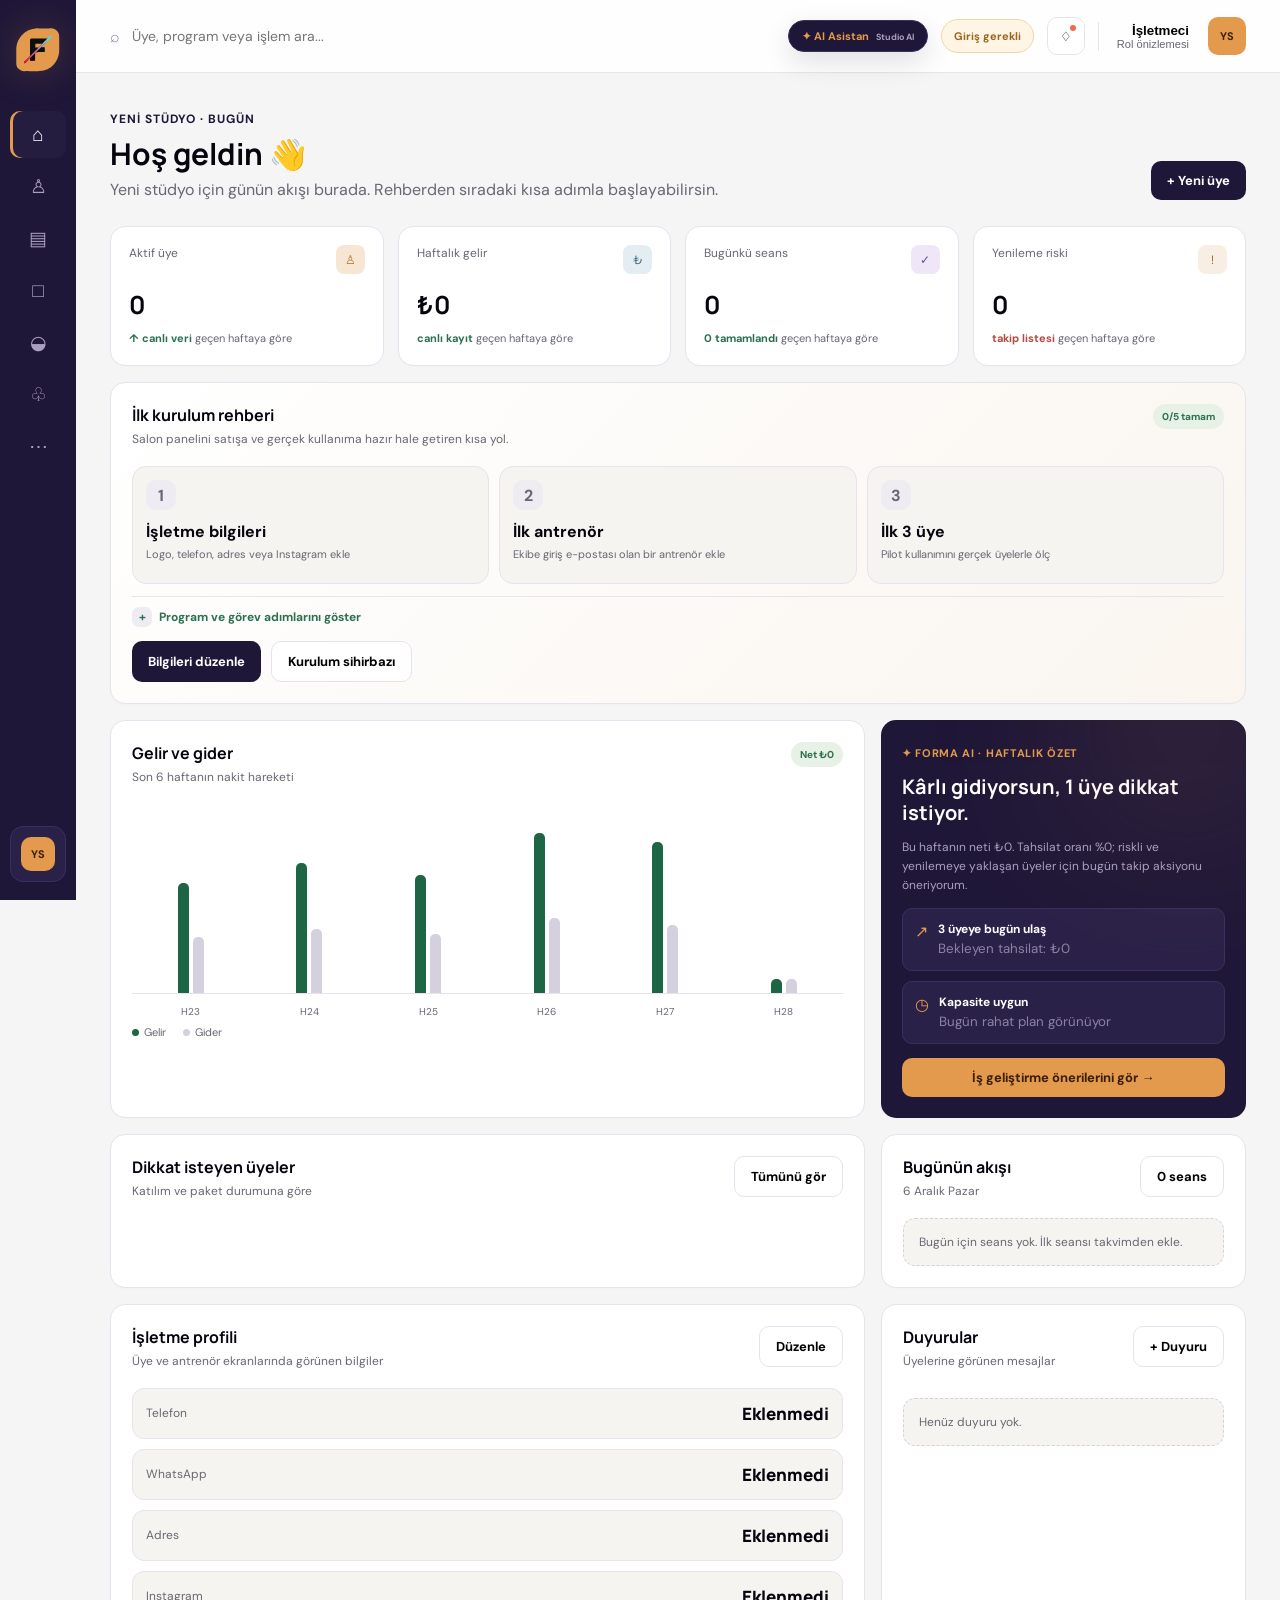
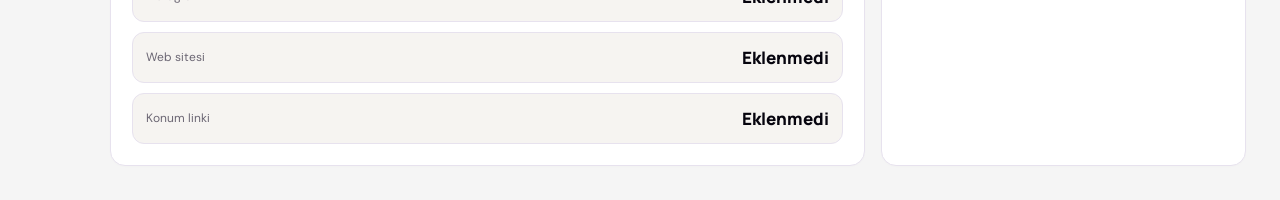
==== dashboard.html @ aa2d02ca "feat(dashboard): yan bar aksanını Podia'ya sabitle (içerik işletme aksanında kalır) Sol menünün Form" ====
<!doctype html>
<html lang="tr">
<head>
  <meta charset="UTF-8" />
  <meta name="viewport" content="width=device-width, initial-scale=1.0" />
  <meta name="theme-color" content="#f5f5f5" />
  <meta name="apple-mobile-web-app-capable" content="yes" />
  <meta name="apple-mobile-web-app-title" content="Formera" />
  <meta name="apple-mobile-web-app-status-bar-style" content="black-translucent" />
  <title>Formera — Stüdyo Yönetimi</title>
  <link rel="manifest" href="manifest.webmanifest?v=20260726-3" />
  <link rel="icon" href="favicon.svg?v=20260828-5" type="image/svg+xml" />
  <link rel="shortcut icon" href="favicon.svg?v=20260828-5" type="image/svg+xml" />
  <link rel="apple-touch-icon" href="favicon.svg?v=20260828-5" />

  <!-- Yazı tipleri kendi origin'imizden; Google Fonts hotlink'i KVKK gereği kaldırıldı. -->
  <link rel="preload" as="font" type="font/woff2" href="assets/fonts/dm-sans-latin-ext-400-normal.woff2" crossorigin>
  <link rel="stylesheet" href="assets/fonts/fonts.css?v=20260818-1">
  <link rel="stylesheet" href="styles.css?v=20260828-10" />
</head>
<body>
  <div class="app-shell">
    <aside class="sidebar">
      <button class="sidebar-close" type="button" aria-label="Sol menüyü kapat">×</button>
      <a class="brand sidebar-brand" href="./" aria-label="Formera ana sayfa">
        <img class="dashboard-brand-mark" src="assets/formera-favicon.svg?v=20260828-5" alt="" aria-hidden="true" height="32" />
        <span class="dashboard-brand-logo brand-word-logo" aria-label="Formera">form<b>era</b></span>
        <span class="sidebar-studio-brand" id="sidebarStudioBrand" hidden>
          <span class="studio-avatar sidebar-studio-avatar" id="sidebarStudioAvatar">NF</span>
          <span class="sidebar-studio-copy"><strong id="sidebarStudioName">Stüdyo</strong><small id="sidebarStudioTag">İşletme paneli</small></span>
        </span>
      </a>

      <nav class="nav" aria-label="Ana menü">
        <p class="nav-label" data-studio-nav>Stüdyo</p>
        <button class="nav-item active" data-page="dashboard" data-studio-nav><span>⌂</span> Genel bakış</button>
        <button class="nav-item" data-page="members" data-studio-nav><span>♙</span> Üyeler <b id="memberCount">48</b></button>
        <button class="nav-item" data-page="programs" data-studio-nav><span>▤</span> Programlar</button>
        <button class="nav-item" data-page="calendar" data-studio-nav><span>□</span> Seanslar</button>
        <p class="nav-label" data-studio-nav>İşletme</p>
        <button class="nav-item" data-page="finance" data-studio-nav><span>◒</span> Finans</button>
        <button class="nav-item" data-page="team" data-studio-nav><span>♧</span> Ekip</button>
        <button class="nav-more-toggle" type="button" data-studio-nav aria-expanded="false"><span>⋯</span> Daha fazla <b>⌄</b></button>
        <div class="nav-more-group" data-secondary-nav hidden>
          <button class="nav-item" data-page="reports" data-studio-nav><span>↗</span> Haftalık özet</button>
          <button class="nav-item" data-page="growth" data-studio-nav><span>✦</span> İş geliştirme</button>
        </div>
        <p class="nav-label" data-admin-nav>Formera</p>
        <button class="nav-item" data-page="pilot" data-admin-nav><span>⚑</span> Admin · Pilot takibi</button>
      </nav>

      <div class="studio-card">
        <span class="studio-avatar" id="studioAvatar">NF</span>
        <div><strong id="studioName">NorthFit Studio</strong><small id="studioLocation">Kadıköy · İstanbul</small></div>
        <button aria-label="Stüdyo değiştir" data-action="cycle-studio">↻</button>
      </div>
      <a class="sidebar-powered" id="sidebarPowered" href="index.html" aria-label="Formera ana sayfa" hidden>
        <span class="powered-mark" aria-hidden="true">F</span>
        <span class="powered-copy"><span class="pb">powered by</span><span class="pf">form<b>era</b></span></span>
      </a>
    </aside>
    <div class="sidebar-backdrop" aria-hidden="true"></div>

    <main>
      <header class="topbar">
        <button class="mobile-menu" data-action="toggle-sidebar" aria-label="Menüyü aç">☰</button>
        <label class="search"><span>⌕</span><input placeholder="Üye, program veya işlem ara..." /></label>
        <div class="top-actions">
          <button class="ai-top-button" data-action="ai-assistant" type="button"><span>✦ AI Asistan</span><small>Studio AI</small></button>
          <button class="backend-pill workspace-pill" id="workspaceSwitch" type="button" hidden>Salon paneli</button>
          <button class="backend-pill" id="backendStatus" type="button">Demo mod</button>
          <button class="icon-button" aria-label="Bildirimler">♢<i></i></button>
          <button class="role-switch" id="roleSwitch"><span>İşletmeci</span><small>Üye görünümü</small></button>
          <span class="user-avatar">OY</span>
        </div>
      </header>

      <section class="content" id="appContent">
          <!-- JS çalışmazsa/engellenirse panel boş ekran olarak kalamaz.
               Bu blok ilk render'da JS tarafından değiştirilir; gizleme
               JS'in opt-in'idir, tersi değil. -->
          <section class="empty-state" id="appFallback">
            <span class="eyebrow">FORMERA</span>
            <h1>Panel yüklenemedi</h1>
            <p>Bu sayfa çalışmak için JavaScript'e ihtiyaç duyuyor. Tarayıcında JavaScript kapalıysa aç, açıksa sayfayı yenile.</p>
            <p>Sorun sürerse <a href="./">tanıtım sayfasına</a> dönebilir veya <a href="mailto:destek@formera.me">destek@formera.me</a> adresine yazabilirsin.</p>
          </section>
        </section>
    </main>
  </div>

  <div class="toast" id="toast" role="status"></div>
  <dialog class="modal ai-assistant-modal" id="aiAssistantModal">
    <div class="modal-panel">
      <div class="modal-head">
        <div><span class="eyebrow">STUDIO AI</span><h2>Sesli AI asistan</h2></div>
        <button class="modal-close" aria-label="Kapat">×</button>
      </div>
      <div id="aiAssistantBody"></div>
    </div>
  </dialog>
  <dialog class="modal" id="memberModal">
    <form method="dialog" id="memberForm">
      <div class="modal-head"><div><span class="eyebrow" id="memberModalEyebrow">YENİ KAYIT</span><h2 id="memberModalTitle">Yeni üye ekle</h2></div><button value="cancel" class="modal-close" aria-label="Kapat">×</button></div>
      <label>Ad soyad<input name="name" required placeholder="Örn. Ayşe Yılmaz"></label>
      <div class="form-grid"><label>Antrenör<select name="trainer"></select></label><label>Diyetisyen<select name="dietitian"></select></label></div>
      <label>Paket<select name="package"><option>12 Seans</option><option>8 Seans</option><option>24 Seans</option></select></label>
      <label>Telefon<input name="phone" inputmode="tel" placeholder="05xx xxx xx xx"></label>
      <label>Giriş e-postası<input name="email" type="email" placeholder="uye@email.com"></label>
      <p class="invite-note">Bu e-posta üyenin giriş kimliği olur. Üye aynı e-postayla hesap oluşturunca otomatik üye ekranına düşer.</p>
      <label>Fotoğraf veya avatar<input name="avatar" type="file" accept="image/*"></label>
      <div class="modal-actions"><button value="cancel" class="secondary">Vazgeç</button><button type="submit" value="default" class="primary">Üyeyi kaydet</button></div>
    </form>
  </dialog>
  <dialog class="modal" id="financeModal">
    <form method="dialog" id="financeForm">
      <div class="modal-head"><div><span class="eyebrow">FİNANS</span><h2>Gelir / gider ekle</h2></div><button value="cancel" class="modal-close" aria-label="Kapat">×</button></div>
      <label>İşlem adı<input name="title" required placeholder="Örn. 12 seans paket satışı"></label>
      <div class="form-grid"><label>Tip<select name="type"><option value="income">Gelir</option><option value="expense">Gider</option></select></label><label>Tutar<input name="amount" required inputmode="numeric" placeholder="9600"></label></div>
      <div class="form-grid"><label>Kategori<input name="category" placeholder="Paket satışı"></label><label>Tarih<input name="date" type="date"></label></div>
      <label>Durum<select name="status"><option value="paid">Ödendi</option><option value="pending">Bekliyor</option></select></label>
      <div class="modal-actions"><button value="cancel" class="secondary">Vazgeç</button><button type="submit" value="default" class="primary">İşlemi kaydet</button></div>
    </form>
  </dialog>
  <dialog class="modal" id="programModal">
    <form method="dialog" id="programForm">
      <div class="modal-head"><div><span class="eyebrow">PROGRAM</span><h2>Program oluştur</h2></div><button value="cancel" class="modal-close" aria-label="Kapat">×</button></div>
      <label>Program adı<input name="title" required placeholder="Örn. Alt vücut güç"></label>
      <div class="form-grid"><label>Hedef<input name="goal" placeholder="Kuvvet ve form"></label><label>Seviye<select name="level"><option>Başlangıç</option><option>Orta</option><option>İleri</option><option>Herkes</option></select></label></div>
      <div class="form-grid"><label>Süre / dk<input name="duration" inputmode="numeric" placeholder="45"></label><label>Atanan üye<input name="assigned" placeholder="Selin Aksoy"></label></div>
      <label>Egzersizler<textarea name="exercises" required rows="5" placeholder="Goblet squat · 4 × 10&#10;Romanian deadlift · 3 × 12"></textarea></label>
      <div class="modal-actions"><button value="cancel" class="secondary">Vazgeç</button><button type="submit" value="default" class="primary">Programı kaydet</button></div>
    </form>
  </dialog>
  <dialog class="modal" id="sessionModal">
    <form method="dialog" id="sessionForm">
      <div class="modal-head"><div><span class="eyebrow">TAKVİM</span><h2>Seans ekle</h2></div><button value="cancel" class="modal-close" aria-label="Kapat">×</button></div>
      <div class="form-grid"><label>Tarih<input name="date" type="date" required></label><label>Saat<input name="time" type="time" required></label></div>
      <div class="form-grid"><label>Üye<input name="member" placeholder="Selin Aksoy"></label><label>Antrenör<select name="trainer"></select></label></div>
      <div class="form-grid"><label>Program<input name="program" placeholder="Alt vücut güç"></label><label>Salon<select name="room"><option>Salon A</option><option>Salon B</option><option>Online</option></select></label></div>
      <div class="form-grid"><label>Seans tipi<select name="sessionType"><option value="one_to_one">Birebir</option><option value="group">Grup</option><option value="online">Online</option></select></label><label>Kapasite<input name="capacity" type="number" min="1" max="100" value="1" required></label></div>
      <label class="check-row"><input name="isMakeupSlot" type="checkbox"> <span><strong>Telafi dersi kontenjanı aç</strong><small>Bu slot yalnızca işletmecinin onayladığı telafi talebi için kullanılabilir.</small></span></label>
      <div class="modal-actions"><button value="cancel" class="secondary">Vazgeç</button><button type="submit" value="default" class="primary">Seansı kaydet</button></div>
    </form>
  </dialog>
  <dialog class="modal" id="trainerModal">
    <form method="dialog" id="trainerForm">
      <div class="modal-head"><div><span class="eyebrow">EKİP</span><h2>Ekip üyesi ekle</h2></div><button value="cancel" class="modal-close" aria-label="Kapat">×</button></div>
      <label>Ad<input name="name" required placeholder="Örn. Derya"></label>
      <div class="form-grid"><label>Ekibin rolü<select name="teamRole"><option value="trainer">Antrenör</option><option value="dietitian">Diyetisyen</option></select></label><label>Uzmanlık<input name="specialty" placeholder="Pilates · mobilite"></label></div>
      <div class="form-grid"><label>Telefon<input name="phone" inputmode="tel" placeholder="05xx xxx xx xx"></label><label>Prim %<input name="commission" inputmode="numeric" placeholder="15"></label></div>
      <label>Giriş e-postası<input name="email" type="email" placeholder="antrenor@email.com"></label>
      <p class="invite-note">Bu e-posta ekip üyesinin giriş kimliği olur. Davetli kullanıcı aynı e-postayla giriş yaptığında kendi uzman ekranına yönlenir.</p>
      <label>Fotoğraf veya avatar<input name="avatar" type="file" accept="image/*"></label>
      <div class="modal-actions"><button value="cancel" class="secondary">Vazgeç</button><button type="submit" value="default" class="primary">Ekip üyesini kaydet</button></div>
    </form>
  </dialog>
  <dialog class="modal" id="trainerTaskModal">
    <form method="dialog" id="trainerTaskForm">
      <div class="modal-head"><div><span class="eyebrow">GÖREV</span><h2>Antrenöre görev / öneri ver</h2></div><button value="cancel" class="modal-close" aria-label="Kapat">×</button></div>
      <label>Antrenör<select name="trainer"></select></label>
      <label>Görev başlığı<input name="title" required placeholder="Örn. Riskli üyeleri ara"></label>
      <div class="form-grid"><label>Öncelik<select name="priority"><option value="medium">Normal</option><option value="high">Yüksek</option><option value="low">Düşük</option></select></label><label>Bitiş tarihi<input name="dueDate" type="date"></label></div>
      <label>Not / öneri<textarea name="note" rows="4" placeholder="Kısa açıklama, öneri veya takip notu"></textarea></label>
      <div class="modal-actions"><button value="cancel" class="secondary">Vazgeç</button><button type="submit" value="default" class="primary">Görevi gönder</button></div>
    </form>
  </dialog>
  <dialog class="modal" id="sessionRequestModal">
    <form method="dialog" id="sessionRequestForm">
      <div class="modal-head"><div><span class="eyebrow">SEANS TALEBİ</span><h2>Uygun olduğun zamanı iste</h2></div><button value="cancel" class="modal-close" aria-label="Kapat">×</button></div>
      <div class="form-grid"><label>Tarih<input name="requestedDate" type="date" required></label><label>Saat<input name="requestedTime" type="time"></label></div>
      <label>Not (isteğe bağlı)<textarea name="note" rows="3" maxlength="300" placeholder="Örn. Akşam saatlerini tercih ederim"></textarea></label>
      <div class="modal-actions"><button value="cancel" class="secondary">Vazgeç</button><button type="submit" value="default" class="primary">Talebi gönder</button></div>
    </form>
  </dialog>
  <dialog class="modal" id="announcementModal">
    <form method="dialog" id="announcementForm">
      <div class="modal-head"><div><span class="eyebrow">DUYURU</span><h2>Üyelerine duyuru yaz</h2></div><button value="cancel" class="modal-close" aria-label="Kapat">×</button></div>
      <label>Başlık<input name="title" required maxlength="120" placeholder="Örn. Bu hafta salon 14:00'te kapalı"></label>
      <label>Mesaj<textarea name="body" rows="4" maxlength="1000" placeholder="Üyelerin göreceği duyuru metni"></textarea></label>
      <div class="modal-actions"><button value="cancel" class="secondary">Vazgeç</button><button type="submit" value="default" class="primary">Yayınla</button></div>
    </form>
  </dialog>
  <dialog class="modal" id="measurementModal">
    <form method="dialog" id="measurementForm">
      <div class="modal-head"><div><span class="eyebrow">İLERLEME ÖLÇÜMÜ</span><h2>Üyenin ölçümünü kaydet</h2></div><button value="cancel" class="modal-close" aria-label="Kapat">×</button></div>
      <div class="form-grid"><label>Üye<select name="member"></select></label><label>Tarih<input name="measuredOn" type="date"></label></div>
      <div class="form-grid"><label>Kilo (kg)<input name="weight" type="number" step="0.1" min="0" inputmode="decimal" placeholder="Örn. 78.5"></label><label>Yağ oranı (%)<input name="bodyFat" type="number" step="0.1" min="0" max="100" inputmode="decimal" placeholder="Örn. 22"></label></div>
      <div class="form-grid"><label>Kas (kg)<input name="muscle" type="number" step="0.1" min="0" inputmode="decimal"></label><label>Bel (cm)<input name="waist" type="number" step="0.1" min="0" inputmode="decimal"></label></div>
      <div class="form-grid"><label>Göğüs (cm)<input name="chest" type="number" step="0.1" min="0" inputmode="decimal"></label><label>Kalça (cm)<input name="hip" type="number" step="0.1" min="0" inputmode="decimal"></label></div>
      <div class="form-grid"><label>Kol (cm)<input name="arm" type="number" step="0.1" min="0" inputmode="decimal"></label><label>Bacak (cm)<input name="thigh" type="number" step="0.1" min="0" inputmode="decimal"></label></div>
      <label>Not<textarea name="note" rows="2" placeholder="İsteğe bağlı kısa not"></textarea></label>
      <div class="modal-actions"><button value="cancel" class="secondary">Vazgeç</button><button type="submit" value="default" class="primary">Ölçümü kaydet</button></div>
    </form>
  </dialog>
  <dialog class="modal" id="memberTaskModal">
    <form method="dialog" id="memberTaskForm">
      <div class="modal-head"><div><span class="eyebrow">ÜYE AKSİYONU</span><h2>Üyeye program, görev veya beslenme notu ekle</h2></div><button value="cancel" class="modal-close" aria-label="Kapat">×</button></div>
      <div class="form-grid"><label>Üye<select name="member"></select></label><label>Tür<select name="type"><option value="workout">Antrenman görevi</option><option value="nutrition">Beslenme notu</option><option value="followup">Genel takip görevi</option></select></label></div>
      <label>Başlık<input name="title" required placeholder="Örn. Protein takibi"></label>
      <div class="form-grid"><label>Uzman<select name="trainer"></select></label><label>Bitiş tarihi<input name="dueDate" type="date"></label></div>
      <label>Komut / açıklama<textarea name="note" rows="5" required placeholder="Üyenin göreceği net talimatı yaz. Örn. Bugün her ana öğünde protein kaynağı ekle."></textarea></label>
      <div class="modal-actions"><button value="cancel" class="secondary">Vazgeç</button><button type="submit" value="default" class="primary">Üyeye gönder</button></div>
    </form>
  </dialog>
  <dialog class="modal" id="pilotLeadModal">
    <form method="dialog" id="pilotLeadForm">
      <div class="modal-head"><div><span class="eyebrow">PİLOT ADAYI</span><h2>Pilot adayı ekle</h2></div><button value="cancel" class="modal-close" aria-label="Kapat">×</button></div>
      <label>Yetkili adı<input name="name" required placeholder="Örn. Ayhan Demir"></label>
      <label>Stüdyo adı<input name="studio" required placeholder="Örn. CoreLab PT"></label>
      <div class="form-grid"><label>Şehir<input name="city" placeholder="İstanbul"></label><label>Telefon / WhatsApp<input name="phone" inputmode="tel" placeholder="05xx xxx xx xx"></label></div>
      <div class="form-grid"><label>Üye sayısı<select name="members"><option>0–50</option><option>51–150</option><option>151–300</option><option>300+</option></select></label><label>Aşama<select name="stage"><option value="lead">Başvuru</option><option value="demo">Demo</option><option value="pilot">Pilot</option><option value="proposal">Teklif</option><option value="won">Kazandı</option><option value="lost">Kaybedildi</option></select></label></div>
      <div class="form-grid"><label>Paket<select name="package"><option value="starter">Starter</option><option value="studio" selected>Studio</option><option value="studio_ai">Studio AI</option></select></label><label>Aktivasyon<select name="activationStatus"><option value="pending">Manuel aktivasyon bekliyor</option><option value="active">Aktif</option><option value="paused">Duraklatıldı</option></select></label></div>
      <label>Öncelik / ihtiyaç<input name="goal" placeholder="Örn. Antrenör takibini görünür yapmak"></label>
      <div class="form-grid"><label>Sonraki aksiyon<input name="nextAction" placeholder="Örn. Demo tarihi belirle"></label><label>Takip tarihi<input name="followUpDate" type="date"></label></div>
      <label>Aylık teklif / TL<input name="value" inputmode="numeric" placeholder="1490"></label>
      <div class="modal-actions"><button value="cancel" class="secondary">Vazgeç</button><button type="submit" value="default" class="primary">Adayı kaydet</button></div>
    </form>
  </dialog>
  <dialog class="modal signature-modal" id="signatureModal">
    <form method="dialog" id="signatureForm">
      <div class="modal-head"><div><span class="eyebrow">İMZA</span><h2>Dijital onay al</h2></div><button value="cancel" class="modal-close" aria-label="Kapat">×</button></div>
      <label>Üye<input name="member" required placeholder="Selin Aksoy"></label>
      <label>Onay tipi<select name="type"><option>Aydınlatma ve üyelik onayı</option><option>PT paket sözleşmesi</option><option>Ölçüm ve takip onayı</option><option>Seans katılım onayı</option></select></label>
      <div class="signature-pad-wrap">
        <canvas id="signatureCanvas" width="620" height="220" aria-label="İmza alanı"></canvas>
        <small>Üye parmağıyla veya mouse ile imza atabilir.</small>
      </div>
      <div class="modal-actions"><button type="button" class="secondary" data-action="clear-signature">Temizle</button><button value="cancel" class="secondary">Vazgeç</button><button type="submit" value="default" class="primary">İmzayı kaydet</button></div>
    </form>
  </dialog>
  <dialog class="modal" id="studioBrandModal">
    <form method="dialog" id="studioBrandForm">
      <div class="modal-head"><div><span class="eyebrow">MARKA</span><h2>Sayfayı özelleştir</h2></div><button value="cancel" class="modal-close" aria-label="Kapat">×</button></div>
      <label>İşletme adı<input name="name" required placeholder="NorthFit Studio"></label>
      <label>Konum / kısa açıklama<input name="location" placeholder="Kadıköy · İstanbul"></label>
      <label>Tam adres<textarea name="address" rows="3" placeholder="Cadde, sokak, bina no, ilçe / şehir"></textarea></label>
      <div class="form-grid"><label>Telefon<input name="phone" inputmode="tel" placeholder="05xx xxx xx xx"></label><label>WhatsApp<input name="whatsapp" inputmode="tel" placeholder="905xx xxx xx xx"></label></div>
      <div class="form-grid"><label>Instagram<input name="instagram" placeholder="@studiohesabi"></label><label>Web sitesi<input name="website" inputmode="url" placeholder="https://..."></label></div>
      <label>Google Maps / konum linki<input name="mapUrl" inputmode="url" placeholder="https://maps.google.com/..."></label>
      <div class="form-grid"><label>Kısa kod<input name="initials" maxlength="4" placeholder="NF"></label><label>Vurgu rengi<input name="accentColor" type="color" value="#d9ff64"></label></div>
      <label>Logo veya işletme avatarı<input name="logo" type="file" accept="image/*"></label>
      <div class="modal-actions"><button value="cancel" class="secondary">Vazgeç</button><button type="submit" value="default" class="primary">Markayı kaydet</button></div>
    </form>
  </dialog>
  <dialog class="modal onboarding-modal" id="onboardingModal">
    <form method="dialog" id="onboardingForm">
      <div class="modal-head">
        <div><span class="eyebrow" id="onboardingEyebrow">İLK KURULUM</span><h2 id="onboardingTitle">Salonunu 5 adımda hazırla</h2></div>
        <button type="button" class="modal-close" id="onboardingClose" aria-label="Kapat">×</button>
      </div>
      <div class="onboarding-progress" aria-label="Kurulum adımları">
        <span class="active">1</span><span>2</span><span>3</span><span>4</span><span>5</span>
      </div>
      <section class="onboarding-step active" data-step="0">
        <h3>İşletme bilgileri</h3>
        <label>Salon adı<input name="studioName" required placeholder="Örn. NorthFit Studio"></label>
        <label>İşletme sahibi<input name="ownerName" required placeholder="Örn. Ömer Yıldız"></label>
        <div class="form-grid"><label>Kısa konum<input name="studioLocation" placeholder="Kadıköy · İstanbul"></label><label>Telefon<input name="studioPhone" inputmode="tel" placeholder="05xx xxx xx xx"></label></div>
        <label>Adres<textarea name="studioAddress" rows="3" placeholder="Cadde, sokak, bina no, ilçe / şehir"></textarea></label>
        <div class="form-grid"><label>Instagram<input name="studioInstagram" placeholder="@studiohesabi"></label><label>Logo<input name="studioLogo" type="file" accept="image/*"></label></div>
      </section>
      <section class="onboarding-step" data-step="1">
        <h3>İlk antrenör</h3>
        <label>Ad soyad<input name="trainerName" required placeholder="Örn. Ece Yılmaz"></label>
        <div class="form-grid"><label>E-posta<input name="trainerEmail" type="email" placeholder="antrenor@email.com"></label><label>Telefon<input name="trainerPhone" inputmode="tel" placeholder="05xx xxx xx xx"></label></div>
        <label>Uzmanlık<input name="trainerSpecialty" placeholder="Kuvvet · postür · kilo kontrol"></label>
      </section>
      <section class="onboarding-step" data-step="2">
        <h3>İlk üye</h3>
        <label>Ad soyad<input name="memberName" required placeholder="Örn. Selin Aksoy"></label>
        <div class="form-grid"><label>E-posta<input name="memberEmail" type="email" placeholder="uye@email.com"></label><label>Telefon<input name="memberPhone" inputmode="tel" placeholder="05xx xxx xx xx"></label></div>
        <label>Paket<select name="memberPackage"><option>12 Seans</option><option>8 Seans</option><option>24 Seans</option></select></label>
      </section>
      <section class="onboarding-step" data-step="3">
        <h3>İlk program</h3>
        <label>Program adı<input name="programTitle" required placeholder="Örn. Başlangıç full body"></label>
        <div class="form-grid"><label>Hedef<input name="programGoal" placeholder="Kuvvet ve form"></label><label>Süre / dk<input name="programDuration" inputmode="numeric" placeholder="45"></label></div>
        <label>Egzersizler<textarea name="programExercises" required rows="5" placeholder="Goblet squat · 3 × 12&#10;TRX row · 3 × 10&#10;Dead bug · 3 × 12"></textarea></label>
      </section>
      <section class="onboarding-step" data-step="4">
        <h3>Hazırız</h3>
        <p class="modal-note">İşletme profilin, ilk antrenörün, üyen ve programın hazır. Giriş e-postası girilen ekip üyelerine Formera’ya katılım bağlantısı gönderilir.</p>
        <div class="setup-summary">
          <div><span>1</span><strong>İşletme profili</strong><small>Logo, adres ve iletişim</small></div>
          <div><span>2</span><strong>Ekip + üye</strong><small>Giriş e-postalarıyla hazır</small></div>
          <div><span>3</span><strong>İlk program</strong><small>Üye ekranına atanır</small></div>
        </div>
      </section>
      <div class="modal-actions onboarding-actions">
        <button type="button" class="secondary" id="onboardingSkip">Kurulumu sonra tamamla</button>
        <button type="button" class="secondary" id="onboardingBack">Geri</button>
        <button type="button" class="primary" id="onboardingNext">İleri</button>
        <button type="submit" class="primary" id="onboardingFinish">Hoş geldin, panele geç</button>
      </div>
    </form>
  </dialog>
  <dialog class="modal" id="trialModal">
    <div class="modal-panel trial-panel">
      <div class="trial-celebration" aria-hidden="true">✦ &nbsp; ✦ &nbsp; 🎉 &nbsp; ✦ &nbsp; ✦</div>
      <div class="modal-head"><div><span class="eyebrow">KUTLAMA · FORMERA PİLOT</span><h2>Harika, stüdyon hazır!</h2></div><button class="modal-close" id="closeTrialModal" aria-label="Kapat">×</button></div>
      <p class="trial-intro">Şimdi hiçbir kart bilgisi girmeden 14 günlük canlı Formera deneyimini başlatabilirsin.</p>
      <div class="setup-summary trial-summary">
        <div><span>14</span><strong>Günlük deneme</strong><small>Kart bilgisi gerekmez</small></div>
        <div><span>✓</span><strong>Canlı stüdyo paneli</strong><small>Ekip, üye, program ve seans akışı</small></div>
        <div><span>→</span><strong>Sonraki adım</strong><small>Deneme sonunda planını birlikte seçersin</small></div>
      </div>
      <p class="modal-note">Denemeyi başlattığında stüdyo panelin aktif kalır. Ödeme bilgisi bu ekranda alınmaz; pilot paket aktivasyonu şimdilik manuel yürütülür.</p>
      <div class="modal-actions"><button type="button" class="secondary" id="reviewPlansLater">Planları sonra incele</button><button type="button" class="primary" id="startPilotTrial">14 günlük denemeyi başlat</button></div>
    </div>
  </dialog>
  <dialog class="modal" id="supabaseModal">
    <div class="modal-panel formera-login-panel">
      <div class="formera-login-top">
        <a class="formera-login-brand" href="index.html" aria-label="Formera ana sayfa">
          <span class="brand-mark" aria-hidden="true">F</span><span class="brand-word-logo">form<b>era</b></span>
        </a>
        <button class="modal-close" id="closeSupabaseModal" aria-label="Kapat">×</button>
      </div>
      <div class="formera-login-copy">
        <h2 id="supabaseModalTitle">Formera hesabına giriş</h2>
        <p id="loginWelcomeText">İşletme, antrenör veya üye hesabınla devam et.</p>
      </div>
      <div class="login-tabs formera-login-tabs" id="loginTabs" role="tablist" aria-label="Giriş rolü">
        <button type="button" class="active" data-login-role="owner" role="tab" aria-selected="true"><span>◫</span> İşletme</button>
        <button type="button" data-login-role="trainer" role="tab" aria-selected="false"><span>⌁</span> Antrenör</button>
        <button type="button" data-login-role="member" role="tab" aria-selected="false"><span>◌</span> Üye</button>
      </div>
      <form id="supabaseConfigForm">
        <label>Project URL<input name="url" required placeholder="https://xxxxx.supabase.co"></label>
        <label>Anon public key<textarea name="anonKey" required rows="4" placeholder="eyJhbGciOi..."></textarea></label>
        <div class="modal-actions"><button type="button" class="secondary" id="clearSupabaseConfig">Bağlantıyı temizle</button><button type="submit" class="primary">Ayarları kaydet</button></div>
      </form>
      <div class="account-alert" id="accountAlert" role="status" aria-live="polite"></div>
      <form id="supabaseAuthForm" class="formera-login-form">
        <button type="button" class="google-signin-button" id="googleSignIn"><span class="google-signin-mark" aria-hidden="true">G</span> Google ile devam et</button>
        <div class="login-divider" id="googleLoginDivider" aria-hidden="true"><span>veya e-posta ile</span></div>
        <label id="loginEmailLabel">İşletme e-postası<input name="email" type="email" required placeholder="owner@email.com"></label>
        <label>Şifre<span class="password-field"><input name="password" type="password" required placeholder="Şifreni gir"><button type="button" id="togglePassword" aria-label="Şifreyi göster">👁</button></span></label>
        <div class="modal-actions formera-login-actions"><button type="submit" class="primary">Giriş yap</button><button type="button" class="secondary" id="signupSupabase">İşletme hesabı oluştur</button></div>
        <div class="formera-login-utility"><button type="button" class="text-button" id="switchSupabaseAccount">Başka hesapla giriş yap</button><button type="button" class="text-button" id="logoutSupabase">Çıkış yap</button></div>
      </form>
      <p class="formera-login-footer">İşletme hesabı açtığında kart bilgisi istemeden 14 günlük canlı deneme başlatırsın. Antrenör ve üye hesapları yalnızca kişisel davet bağlantısıyla etkinleştirilir. <a href="privacy.html" target="_blank" rel="noopener">Gizlilik Politikası</a> · <a href="terms.html" target="_blank" rel="noopener">Kullanım Koşulları</a></p>
    </div>
  </dialog>

  <dialog class="modal" id="inviteModal" aria-labelledby="inviteModalTitle">
    <form method="dialog" id="inviteForm" class="stack-form">
      <div class="modal-head">
        <div>
          <p class="eyebrow">DAVET GÖNDERİMİ</p>
          <h3 id="inviteModalTitle">Formera davetini onayla</h3>
        </div>
        <button type="button" class="modal-close" value="cancel" aria-label="Kapat">×</button>
      </div>
      <p class="muted">Davet, yalnızca aşağıdaki gönderimi onayladığında e-posta olarak iletilir.</p>
      <label>
        Alıcı
        <input id="inviteRecipient" type="text" readonly>
      </label>
      <label>
        Gönderim önizlemesi
        <textarea id="inviteMessage" rows="6" readonly></textarea>
      </label>
      <p class="helper-text">Alıcı, güvenli bağlantıdan şifresini belirler ve rolüne uygun Formera alanına yönlendirilir.</p>
      <div class="modal-actions">
        <button type="button" class="secondary" value="cancel">Vazgeç</button>
        <button type="submit" class="primary">Daveti gönder</button>
      </div>
    </form>
  </dialog>

  <input id="fullBackupImport" type="file" accept="application/json" hidden>
  <script src="config.js?v=20260728-1"></script>
  <!-- supabase-js 2.112.3, sabit sürümle repoda tutulur. CDN bağımlılığı yok:
       kesinti, kurumsal firewall veya ülke bazlı engel paneli kilitleyemez. -->
  <script src="vendor/supabase-js-2.112.3.min.js?v=20260817-1"></script>
  <script src="pwa.js?v=20260729-1"></script>
  <script src="app.js?v=20260828-7"></script>

</body>
</html>
---- assets/fonts/fonts.css ----
/* Formera yazı tipleri — kendi origin'imizden servis edilir.
   Google Fonts hotlink'i kaldırıldı: her ziyaretçinin IP'si Google'a gidiyordu
   (KVKK/GDPR). Dosyalar @fontsource paketlerinden alındı, lisanslar yanında.
   unicode-range ile latin ve latin-ext ayrı: Türkçe karakterler latin-ext'te. */

/* --- DM Sans (gövde) --- */
@font-face{font-family:"DM Sans";font-style:normal;font-weight:400;font-display:swap;
  src:url("dm-sans-latin-400-normal.woff2") format("woff2");
  unicode-range:U+0000-00FF,U+0131,U+0152-0153,U+02BB-02BC,U+02C6,U+02DA,U+02DC,U+2000-206F,U+2074,U+20AC,U+2122,U+2191,U+2193,U+2212,U+2215,U+FEFF,U+FFFD}
@font-face{font-family:"DM Sans";font-style:normal;font-weight:400;font-display:swap;
  src:url("dm-sans-latin-ext-400-normal.woff2") format("woff2");
  unicode-range:U+0100-024F,U+0259,U+1E00-1EFF,U+2020,U+20A0-20AB,U+20AD-20CF,U+2113,U+2C60-2C7F,U+A720-A7FF}
@font-face{font-family:"DM Sans";font-style:normal;font-weight:500;font-display:swap;
  src:url("dm-sans-latin-500-normal.woff2") format("woff2");
  unicode-range:U+0000-00FF,U+0131,U+0152-0153,U+02BB-02BC,U+02C6,U+02DA,U+02DC,U+2000-206F,U+2074,U+20AC,U+2122,U+2191,U+2193,U+2212,U+2215,U+FEFF,U+FFFD}
@font-face{font-family:"DM Sans";font-style:normal;font-weight:500;font-display:swap;
  src:url("dm-sans-latin-ext-500-normal.woff2") format("woff2");
  unicode-range:U+0100-024F,U+0259,U+1E00-1EFF,U+2020,U+20A0-20AB,U+20AD-20CF,U+2113,U+2C60-2C7F,U+A720-A7FF}
@font-face{font-family:"DM Sans";font-style:normal;font-weight:600;font-display:swap;
  src:url("dm-sans-latin-600-normal.woff2") format("woff2");
  unicode-range:U+0000-00FF,U+0131,U+0152-0153,U+02BB-02BC,U+02C6,U+02DA,U+02DC,U+2000-206F,U+2074,U+20AC,U+2122,U+2191,U+2193,U+2212,U+2215,U+FEFF,U+FFFD}
@font-face{font-family:"DM Sans";font-style:normal;font-weight:600;font-display:swap;
  src:url("dm-sans-latin-ext-600-normal.woff2") format("woff2");
  unicode-range:U+0100-024F,U+0259,U+1E00-1EFF,U+2020,U+20A0-20AB,U+20AD-20CF,U+2113,U+2C60-2C7F,U+A720-A7FF}
@font-face{font-family:"DM Sans";font-style:normal;font-weight:700;font-display:swap;
  src:url("dm-sans-latin-700-normal.woff2") format("woff2");
  unicode-range:U+0000-00FF,U+0131,U+0152-0153,U+02BB-02BC,U+02C6,U+02DA,U+02DC,U+2000-206F,U+2074,U+20AC,U+2122,U+2191,U+2193,U+2212,U+2215,U+FEFF,U+FFFD}
@font-face{font-family:"DM Sans";font-style:normal;font-weight:700;font-display:swap;
  src:url("dm-sans-latin-ext-700-normal.woff2") format("woff2");
  unicode-range:U+0100-024F,U+0259,U+1E00-1EFF,U+2020,U+20A0-20AB,U+20AD-20CF,U+2113,U+2C60-2C7F,U+A720-A7FF}

/* --- Manrope (başlık) --- */
@font-face{font-family:"Manrope";font-style:normal;font-weight:500;font-display:swap;
  src:url("manrope-latin-500-normal.woff2") format("woff2");
  unicode-range:U+0000-00FF,U+0131,U+0152-0153,U+02BB-02BC,U+02C6,U+02DA,U+02DC,U+2000-206F,U+2074,U+20AC,U+2122,U+2191,U+2193,U+2212,U+2215,U+FEFF,U+FFFD}
@font-face{font-family:"Manrope";font-style:normal;font-weight:500;font-display:swap;
  src:url("manrope-latin-ext-500-normal.woff2") format("woff2");
  unicode-range:U+0100-024F,U+0259,U+1E00-1EFF,U+2020,U+20A0-20AB,U+20AD-20CF,U+2113,U+2C60-2C7F,U+A720-A7FF}
@font-face{font-family:"Manrope";font-style:normal;font-weight:600;font-display:swap;
  src:url("manrope-latin-600-normal.woff2") format("woff2");
  unicode-range:U+0000-00FF,U+0131,U+0152-0153,U+02BB-02BC,U+02C6,U+02DA,U+02DC,U+2000-206F,U+2074,U+20AC,U+2122,U+2191,U+2193,U+2212,U+2215,U+FEFF,U+FFFD}
@font-face{font-family:"Manrope";font-style:normal;font-weight:600;font-display:swap;
  src:url("manrope-latin-ext-600-normal.woff2") format("woff2");
  unicode-range:U+0100-024F,U+0259,U+1E00-1EFF,U+2020,U+20A0-20AB,U+20AD-20CF,U+2113,U+2C60-2C7F,U+A720-A7FF}
@font-face{font-family:"Manrope";font-style:normal;font-weight:700;font-display:swap;
  src:url("manrope-latin-700-normal.woff2") format("woff2");
  unicode-range:U+0000-00FF,U+0131,U+0152-0153,U+02BB-02BC,U+02C6,U+02DA,U+02DC,U+2000-206F,U+2074,U+20AC,U+2122,U+2191,U+2193,U+2212,U+2215,U+FEFF,U+FFFD}
@font-face{font-family:"Manrope";font-style:normal;font-weight:700;font-display:swap;
  src:url("manrope-latin-ext-700-normal.woff2") format("woff2");
  unicode-range:U+0100-024F,U+0259,U+1E00-1EFF,U+2020,U+20A0-20AB,U+20AD-20CF,U+2113,U+2C60-2C7F,U+A720-A7FF}
@font-face{font-family:"Manrope";font-style:normal;font-weight:800;font-display:swap;
  src:url("manrope-latin-800-normal.woff2") format("woff2");
  unicode-range:U+0000-00FF,U+0131,U+0152-0153,U+02BB-02BC,U+02C6,U+02DA,U+02DC,U+2000-206F,U+2074,U+20AC,U+2122,U+2191,U+2193,U+2212,U+2215,U+FEFF,U+FFFD}
@font-face{font-family:"Manrope";font-style:normal;font-weight:800;font-display:swap;
  src:url("manrope-latin-ext-800-normal.woff2") format("woff2");
  unicode-range:U+0100-024F,U+0259,U+1E00-1EFF,U+2020,U+20A0-20AB,U+20AD-20CF,U+2113,U+2C60-2C7F,U+A720-A7FF}

/* --- Caveat (el yazısı — ölçüm notları) --- */
@font-face{font-family:"Caveat";font-style:normal;font-weight:600;font-display:swap;
  src:url("caveat-latin-600-normal.woff2") format("woff2");
  unicode-range:U+0000-00FF,U+0131,U+0152-0153,U+02BB-02BC,U+02C6,U+02DA,U+02DC,U+2000-206F,U+2074,U+20AC,U+2122,U+2191,U+2193,U+2212,U+2215,U+FEFF,U+FFFD}
@font-face{font-family:"Caveat";font-style:normal;font-weight:600;font-display:swap;
  src:url("caveat-latin-ext-600-normal.woff2") format("woff2");
  unicode-range:U+0100-024F,U+0259,U+1E00-1EFF,U+2020,U+20A0-20AB,U+20AD-20CF,U+2113,U+2C60-2C7F,U+A720-A7FF}
@font-face{font-family:"Caveat";font-style:normal;font-weight:700;font-display:swap;
  src:url("caveat-latin-700-normal.woff2") format("woff2");
  unicode-range:U+0000-00FF,U+0131,U+0152-0153,U+02BB-02BC,U+02C6,U+02DA,U+02DC,U+2000-206F,U+2074,U+20AC,U+2122,U+2191,U+2193,U+2212,U+2215,U+FEFF,U+FFFD}
@font-face{font-family:"Caveat";font-style:normal;font-weight:700;font-display:swap;
  src:url("caveat-latin-ext-700-normal.woff2") format("woff2");
  unicode-range:U+0100-024F,U+0259,U+1E00-1EFF,U+2020,U+20A0-20AB,U+20AD-20CF,U+2113,U+2C60-2C7F,U+A720-A7FF}
---- styles.css ----
:root{--ink:#06040e;--muted:#6b6673;--line:#e7e2ee;--paper:#ffffff;--canvas:#f5f5f5;--acid:#e39a4d;--terracotta:#e39a4d;--plum:#1f1738;--lavender:#cbb0eb;--sky:#a5c8d8;--cream:#f6ddc4;--green:#2b7150;--soft:#e7f1e6;--red:#b6483e;--orange:#d9852b;--shadow:0 14px 40px rgba(6,4,14,.08)}
*{box-sizing:border-box}body{margin:0;background:var(--canvas);color:var(--ink);font-family:"DM Sans",sans-serif}.app-shell{display:grid;grid-template-columns:244px 1fr;min-height:100vh}.sidebar{background:#1f1738;color:white;padding:27px 18px 18px;display:flex;flex-direction:column;position:fixed;width:244px;height:100vh;z-index:5}.brand{display:flex;align-items:center;gap:11px;color:white;text-decoration:none;font:800 21px Manrope;margin:0 8px 38px}.brand-mark{display:grid;place-items:center;width:32px;height:32px;border-radius:9px;background:var(--acid);color:#3a1e06;font-size:18px}.nav{display:flex;flex-direction:column;gap:5px}.nav-label{text-transform:uppercase;color:#8c82a5;font-size:10px;font-weight:700;letter-spacing:1.4px;margin:15px 12px 5px}.nav-item{border:0;background:transparent;color:#a99fc0;display:flex;align-items:center;gap:12px;padding:11px 12px;border-radius:10px;font:500 14px "DM Sans";cursor:pointer;text-align:left}.nav-item span{font-size:19px;width:20px;text-align:center}.nav-item b{margin-left:auto;background:#2a2148;color:#b8b0cc;border-radius:12px;padding:2px 7px;font-size:10px}.nav-item:hover,.nav-item.active{background:#251d40;color:white}.nav-item.active{box-shadow:inset 3px 0 var(--terracotta)}.studio-card{margin-top:auto;background:#2a2148;border:1px solid #3a3060;border-radius:13px;padding:11px;display:flex;align-items:center;gap:9px}.studio-avatar,.user-avatar{display:grid;place-items:center;border-radius:10px;background:var(--acid);color:#3a1e06;font-weight:800}.studio-avatar{width:34px;height:34px;font-size:11px}.studio-card div{min-width:0;flex:1}.studio-card strong,.studio-card small{display:block;white-space:nowrap;overflow:hidden;text-overflow:ellipsis}.studio-card strong{font-size:12px}.studio-card small{font-size:10px;color:#8c82a5;margin-top:3px}.studio-card button{border:0;background:transparent;color:#8c82a5;cursor:pointer}main{grid-column:2;min-width:0}.topbar{height:73px;border-bottom:1px solid var(--line);background:rgba(255,255,255,.88);backdrop-filter:blur(12px);display:flex;align-items:center;padding:0 34px;position:sticky;top:0;z-index:4}.search{display:flex;align-items:center;gap:10px;color:#8c82a5;width:min(420px,45vw)}.search input{border:0;outline:0;background:transparent;width:100%;font:14px "DM Sans"}.top-actions{margin-left:auto;display:flex;align-items:center;gap:13px}.icon-button{position:relative;border:1px solid var(--line);background:white;width:38px;height:38px;border-radius:10px}.icon-button i{position:absolute;width:6px;height:6px;background:#f06b4f;border-radius:50%;right:8px;top:7px}.role-switch{border:0;border-left:1px solid var(--line);background:transparent;text-align:right;padding-left:18px;cursor:pointer}.role-switch span,.role-switch small{display:block}.role-switch span{font-weight:700}.role-switch small{color:var(--muted)}.user-avatar{width:38px;height:38px;font-size:11px}.mobile-menu{display:none}.content{padding:34px;max-width:1500px;margin:auto}.welcome{display:flex;justify-content:space-between;align-items:flex-end;margin-bottom:26px}.eyebrow{font-size:12px;color:var(--plum);font-weight:700;text-transform:uppercase;letter-spacing:1px}.welcome h1{font:700 30px Manrope;margin:5px 0}.welcome p{color:var(--muted);margin:0}.primary,.secondary{border:0;border-radius:10px;padding:11px 16px;font:700 13px "DM Sans";cursor:pointer}.primary{background:#1f1738;color:white}.primary:hover{background:#2a2148}.secondary{background:white;border:1px solid var(--line)}.metrics{display:grid;grid-template-columns:repeat(4,1fr);gap:14px;margin-bottom:16px}.metric,.card{background:var(--paper);border:1px solid var(--line);border-radius:15px;box-shadow:0 1px 2px rgba(0,0,0,.015)}.metric{padding:18px}.metric-head{display:flex;justify-content:space-between;color:var(--muted);font-size:12px}.metric-icon{width:29px;height:29px;border-radius:8px;background:#edf3ee;display:grid;place-items:center;color:var(--green)}.metric strong{font:700 25px Manrope;display:block;margin:13px 0 4px}.delta{font-size:11px;color:var(--green);font-weight:700}.delta.down{color:var(--red)}.delta em{font-style:normal;color:var(--muted);font-weight:400}.dashboard-grid{display:grid;grid-template-columns:minmax(0,1.55fr) minmax(300px,.75fr);gap:16px}.card{padding:21px}.card-title{display:flex;align-items:flex-start;justify-content:space-between;margin-bottom:19px}.card-title h2{font:700 16px Manrope;margin:0}.card-title p{font-size:12px;color:var(--muted);margin:5px 0 0}.badge{border-radius:20px;background:var(--soft);color:var(--green);font-size:10px;font-weight:700;padding:6px 9px}.ai-card{background:#1f1738;color:white;border:0;position:relative;overflow:hidden}.ai-card:after{content:"";position:absolute;width:180px;height:180px;background:var(--acid);filter:blur(95px);opacity:.15;right:-30px;top:-80px}.ai-label{color:var(--acid);font-size:11px;font-weight:700;letter-spacing:.7px}.ai-card h2{font:700 20px Manrope;line-height:1.3;margin:12px 0 8px}.ai-card>p{color:#a99fc0;font-size:12px;line-height:1.6}.insight{display:flex;gap:10px;background:#2a2148;border:1px solid #3a3060;border-radius:10px;padding:12px;margin-top:10px}.insight span{color:var(--acid)}.insight strong{display:block;font-size:12px}.insight small{color:#8c82a5}.ai-action{width:100%;margin-top:14px;background:var(--acid);color:#3a1e06}.chart{height:190px;display:flex;align-items:flex-end;gap:9px;border-bottom:1px solid var(--line);padding:15px 4px 0}.bar-group{flex:1;height:100%;display:flex;align-items:flex-end;justify-content:center;gap:4px;position:relative}.bar{width:11px;border-radius:5px 5px 0 0;background:#1d6645}.bar.expense{background:#d5d0de}.bar-label{position:absolute;bottom:-25px;font-size:10px;color:var(--muted)}.chart-legend{display:flex;gap:17px;margin-top:31px;font-size:11px;color:var(--muted)}.dot{display:inline-block;width:7px;height:7px;border-radius:50%;margin-right:5px;background:#1d6645}.dot.gray{background:#d5d0de}.member-list{display:flex;flex-direction:column}.member-row{display:grid;grid-template-columns:1.5fr .8fr .8fr auto;align-items:center;gap:14px;padding:13px 0;border-top:1px solid var(--line)}.member-row:first-child{border-top:0}.member{display:flex;align-items:center;gap:10px}.avatar{width:34px;height:34px;border-radius:50%;display:grid;place-items:center;background:#eeecf2;font-weight:700;font-size:10px}.member strong,.member small{display:block}.member strong{font-size:12px}.member small,.cell-label{font-size:10px;color:var(--muted)}.member-row>span{font-size:11px}.status{justify-self:end;border-radius:15px;padding:5px 8px;font-size:9px;font-weight:700}.status.risk{background:#fff0ed;color:var(--red)}.status.good{background:#edf7ee;color:var(--green)}.status.warn{background:#fff5e5;color:#9c641d}.page-card{min-height:520px}.page-toolbar{display:flex;gap:10px;margin-bottom:20px}.page-toolbar input{flex:1;border:1px solid var(--line);border-radius:10px;padding:11px;background:#f8f6f3}.empty-illustration{display:grid;place-items:center;text-align:center;min-height:350px;color:var(--muted)}.empty-illustration b{font-size:40px;color:#d5d0de}.toast{position:fixed;right:28px;bottom:28px;background:#1f1738;color:#fff;padding:13px 17px;border-radius:11px;transform:translateY(90px);opacity:0;transition:.25s;z-index:20;font-size:13px}.toast.show{transform:none;opacity:1}
@media(max-width:1050px){.metrics{grid-template-columns:repeat(2,1fr)}.dashboard-grid{grid-template-columns:1fr}.ai-card{grid-row:1}.sidebar{width:210px}.app-shell{grid-template-columns:210px 1fr}}
@media(max-width:760px){.app-shell{display:block}.sidebar{transform:translateX(-100%);transition:.25s;width:250px}.sidebar.open{transform:none}.content{padding:22px 16px}.topbar{padding:0 16px}.mobile-menu{display:block;border:0;background:transparent;font-size:20px;margin-right:10px}.search{width:36px}.search input{display:none}.role-switch{display:none}.metrics{grid-template-columns:1fr 1fr;gap:10px}.metric{padding:14px}.metric strong{font-size:20px}.welcome{align-items:flex-start}.welcome h1{font-size:24px}.welcome p{font-size:12px}.member-row{grid-template-columns:1fr auto}.member-row>span:not(.status){display:none}}
@media(max-width:420px){.metrics{grid-template-columns:1fr}.welcome .primary{display:none}}
.modal{width:min(520px,calc(100% - 32px));border:0;border-radius:18px;padding:0;box-shadow:0 28px 80px rgba(20,15,40,.28)}.modal::backdrop{background:rgba(20,15,40,.56);backdrop-filter:blur(4px)}.modal form{padding:25px}.modal-head{display:flex;justify-content:space-between;align-items:flex-start;margin-bottom:20px}.modal-head h2{font:700 23px Manrope;margin:5px 0}.modal-close{border:0;background:#eeecf2;width:34px;height:34px;border-radius:9px;font-size:22px;cursor:pointer}.modal label{display:block;color:var(--muted);font-size:12px;font-weight:600;margin-top:14px}.modal input,.modal select,.modal textarea{display:block;width:100%;border:1px solid var(--line);border-radius:10px;background:#f8f6f3;padding:12px;margin-top:6px;font:14px "DM Sans";outline:none}.modal textarea{resize:vertical}.modal input:focus,.modal select:focus,.modal textarea:focus{border-color:#d9a86a;box-shadow:0 0 0 3px #f6e9d6}.form-grid{display:grid;grid-template-columns:1fr 1fr;gap:12px}.modal-actions{display:flex;justify-content:flex-end;gap:9px;margin-top:25px}
.voice-field{position:relative;display:block;margin-top:6px}.modal .voice-field input,.modal .voice-field textarea{margin-top:0;padding-right:48px}.voice-button{position:absolute;right:7px;top:7px;width:34px;height:34px;border:1px solid var(--line);border-radius:10px;background:#fff;display:grid;place-items:center;cursor:pointer;box-shadow:0 4px 12px rgba(6,4,14,.06);transition:.18s ease}.voice-field-textarea .voice-button{top:8px}.voice-button:hover{background:#f7e9d8;border-color:#ecc9a0}.voice-button.recording{background:#fff0ed;border-color:#f0c8c1;color:var(--red);animation:voicePulse 1s ease-in-out infinite}@keyframes voicePulse{0%,100%{box-shadow:0 0 0 0 rgba(182,72,62,.22)}50%{box-shadow:0 0 0 7px rgba(182,72,62,.08)}}
.member-row{grid-template-columns:1.5fr .8fr .8fr auto auto}.row-actions{display:flex;gap:6px;justify-content:flex-end;flex-wrap:wrap}.mini-button{border:1px solid var(--line);background:#fff;border-radius:8px;padding:7px 9px;font:700 10px "DM Sans";cursor:pointer}.mini-button:hover{background:#f5f5f5}.mini-button.danger{color:var(--red)}a.mini-button{text-decoration:none;color:inherit;display:inline-flex;align-items:center}
.finance-list{display:flex;flex-direction:column}.finance-row{display:grid;grid-template-columns:1fr auto auto auto;align-items:center;gap:14px;padding:14px 0;border-top:1px solid var(--line)}.finance-row:first-child{border-top:0}.finance-row strong,.finance-row small{display:block}.finance-row small{color:var(--muted);font-size:11px;margin-top:4px}.money-in{color:var(--green);white-space:nowrap}.money-out{color:var(--red);white-space:nowrap}
.program-grid{display:grid;grid-template-columns:repeat(3,minmax(0,1fr));gap:16px}.program-card{background:var(--paper);border:1px solid var(--line);border-radius:15px;padding:21px}.program-assignee{display:flex;align-items:center;gap:10px;background:#f6f4f1;border:1px solid var(--line);border-radius:12px;padding:10px;margin-bottom:12px}.program-assignee strong,.program-assignee small{display:block}.program-assignee small{color:var(--muted);font-size:11px}.program-actions{display:flex;justify-content:space-between;align-items:center;gap:10px;margin-top:14px}
.date-input{border:1px solid var(--line);border-radius:10px;background:#f8f6f3;padding:10px;font:700 12px "DM Sans";color:var(--ink)}.session-list{display:flex;flex-direction:column}.session-row{display:grid;grid-template-columns:.55fr 1fr auto auto;align-items:center;gap:14px;padding:14px 0;border-top:1px solid var(--line)}.session-row:first-child{border-top:0}.session-row strong,.session-row small{display:block}.session-row small{color:var(--muted);font-size:11px;margin-top:4px}.session-time{background:#f6f4f1;border:1px solid var(--line);border-radius:12px;padding:10px;text-align:center}.session-time strong{font:800 18px Manrope}.empty-mini{background:#f6f4f1;border:1px dashed #d5d0de;border-radius:12px;color:var(--muted);font-size:12px;padding:15px;margin-top:10px}
.report-list{display:grid;gap:10px}.report-list div{display:flex;justify-content:space-between;align-items:center;background:#f6f4f1;border:1px solid var(--line);border-radius:12px;padding:13px}.report-list span{color:var(--muted);font-size:12px}.report-list strong{font:800 17px Manrope}
.team-grid{display:grid;gap:16px}.team-card{background:var(--paper);border:1px solid var(--line);border-radius:15px;padding:21px}.team-head{display:grid;grid-template-columns:auto 1fr auto;align-items:center;gap:12px;margin-bottom:14px}.team-head h2{font:800 18px Manrope;margin:0}.team-head p{color:var(--muted);font-size:12px;margin:4px 0 0}.team-stats{display:grid;grid-template-columns:repeat(4,1fr);gap:9px}.team-stats div{background:#f6f4f1;border:1px solid var(--line);border-radius:12px;padding:11px}.team-stats span{display:block;color:var(--muted);font-size:10px}.team-stats strong{font:800 17px Manrope;margin-top:4px;display:block}.team-footer{display:flex;justify-content:space-between;align-items:center;gap:10px;margin-top:13px;color:var(--muted)}
.studio-pilot-list{display:grid;gap:10px}.studio-pilot{display:flex;align-items:center;gap:10px;width:100%;border:1px solid var(--line);background:#f6f4f1;border-radius:12px;padding:11px;text-align:left;cursor:pointer}.studio-pilot.active{border-color:#e0b98d;background:#f7e9d8;box-shadow:inset 3px 0 var(--acid)}.studio-pilot strong,.studio-pilot small{display:block}.studio-pilot small{color:var(--muted);font-size:11px;margin-top:3px}
.pilot-actions{display:grid;grid-template-columns:repeat(3,1fr);gap:10px;margin-bottom:16px}.danger-action{color:var(--red);border-color:#f0c8c1}
.pilot-command-grid{display:grid;grid-template-columns:minmax(0,.95fr) minmax(320px,1.05fr);gap:16px;margin-bottom:16px}.pilot-funnel-list{display:grid;gap:12px}.pilot-funnel-row{display:grid;grid-template-columns:140px 1fr;gap:14px;align-items:center}.pilot-funnel-row strong,.pilot-funnel-row small{display:block}.pilot-funnel-row small{color:var(--muted);font-size:11px;margin-top:4px}.pilot-funnel-track{height:13px;border-radius:99px;background:#eeecf2;overflow:hidden}.pilot-funnel-track i{display:block;height:100%;border-radius:inherit;background:linear-gradient(90deg,var(--acid),#cbb0eb,#a5c8d8)}.pilot-next-lead{background:#1f1738;color:#fff;border-radius:17px;padding:17px;position:relative;overflow:hidden}.pilot-next-lead:after{content:"";position:absolute;right:-52px;top:-70px;width:170px;height:170px;background:var(--acid);filter:blur(70px);opacity:.16}.pilot-next-head,.pilot-next-grid,.pilot-next-action,.pilot-next-lead .row-actions{position:relative;z-index:1}.pilot-next-head{display:flex;justify-content:space-between;gap:14px;align-items:flex-start}.pilot-next-head h3{font:900 25px Manrope;margin:6px 0 4px}.pilot-next-head p{color:#a99fc0;font-size:12px;margin:0}.pilot-next-head>strong{display:grid;place-items:center;min-width:62px;height:62px;border-radius:18px;background:var(--acid);color:#3a1e06;font:900 22px Manrope}.pilot-next-grid{display:grid;grid-template-columns:repeat(3,1fr);gap:8px;margin:15px 0}.pilot-next-grid div{background:#2a2148;border:1px solid #3a3060;border-radius:12px;padding:10px}.pilot-next-grid span,.pilot-next-grid strong{display:block}.pilot-next-grid span{color:#8c82a5;font-size:10px;font-weight:800;text-transform:uppercase}.pilot-next-grid strong{font-size:12px;margin-top:5px}.pilot-next-action{color:#cbc4dc;font-size:12px;line-height:1.55;background:rgba(255,255,255,.06);border:1px solid #3a3060;border-radius:12px;padding:11px}.pilot-next-empty{background:#f6f4f1;border:1px dashed #d5d0de;border-radius:14px;padding:16px}.pilot-next-empty strong,.pilot-next-empty small{display:block}.pilot-next-empty small{color:var(--muted);font-size:12px;margin-top:5px}.pilot-timeline{display:grid;gap:10px}.pilot-step{display:grid;grid-template-columns:64px 1fr 28px;gap:12px;align-items:center;background:#f6f4f1;border:1px solid var(--line);border-radius:13px;padding:12px}.pilot-step>span{color:var(--green);font:900 11px "DM Sans"}.pilot-step strong,.pilot-step small{display:block}.pilot-step small{color:var(--muted);font-size:11px;margin-top:4px}.pilot-step b{display:grid;place-items:center;width:28px;height:28px;border-radius:9px;background:var(--acid);color:#3a1e06}.pilot-success-grid{display:grid;grid-template-columns:repeat(2,1fr);gap:10px}.pilot-success-grid div{background:#f6f4f1;border:1px solid var(--line);border-radius:13px;padding:13px}.pilot-success-grid span,.pilot-success-grid small{display:block;color:var(--muted);font-size:11px}.pilot-success-grid strong{display:block;font:900 22px Manrope;margin:5px 0}.pilot-lead-list{display:grid;gap:10px}.pilot-lead-row{display:grid;grid-template-columns:1.15fr auto .8fr .55fr 1fr auto;gap:12px;align-items:center;background:#f6f4f1;border:1px solid var(--line);border-radius:13px;padding:12px}.pilot-lead-row strong,.pilot-lead-row small{display:block}.pilot-lead-row small{color:var(--muted);font-size:11px;margin-top:4px}.pilot-lead-score{display:grid;place-items:center;text-align:center;border:1px solid var(--line);background:#fff;border-radius:12px;padding:8px}.pilot-lead-score strong{font:900 18px Manrope;color:var(--green)}.pilot-lead-score small{margin-top:0}
@media(max-width:760px){.row-actions{grid-column:1 / -1;justify-content:flex-start}.page-toolbar{flex-wrap:wrap}.page-toolbar input{min-width:100%}}
@media(max-width:760px){.finance-row{grid-template-columns:1fr auto}.finance-row .mini-button{grid-column:1 / -1;justify-self:start}}
@media(max-width:1050px){.program-grid{grid-template-columns:1fr 1fr}}
@media(max-width:760px){.session-row{grid-template-columns:1fr auto}.session-time{text-align:left}.session-row .row-actions{grid-column:1 / -1}}
@media(max-width:760px){.team-head{grid-template-columns:auto 1fr}.team-head .badge{grid-column:1 / -1;justify-self:start}.team-stats{grid-template-columns:1fr 1fr}.team-footer{align-items:flex-start;flex-direction:column}}
@media(max-width:760px){.pilot-actions{grid-template-columns:1fr}}
@media(max-width:1050px){.pilot-command-grid{grid-template-columns:1fr}.pilot-lead-row{grid-template-columns:1fr auto}.pilot-lead-row .row-actions{grid-column:1 / -1;justify-content:flex-start}.pilot-lead-score{justify-self:start}}
@media(max-width:760px){.pilot-lead-row{grid-template-columns:1fr auto}.pilot-lead-row .row-actions{grid-column:1 / -1}.pilot-success-grid,.pilot-next-grid{grid-template-columns:1fr}.pilot-funnel-row{grid-template-columns:1fr;gap:7px}}
@media(max-width:760px){.program-grid{grid-template-columns:1fr}.form-grid{grid-template-columns:1fr}}
.member-row{grid-template-columns:1.45fr .75fr .75fr auto auto auto}.signature-modal{width:min(720px,calc(100% - 32px))}.signature-pad-wrap{margin-top:14px;background:#f6f4f1;border:1px solid var(--line);border-radius:13px;padding:12px}.signature-pad-wrap canvas{width:100%;height:220px;background:#fff;border:1px dashed #d5d0de;border-radius:10px;touch-action:none;display:block}.signature-pad-wrap small{display:block;color:var(--muted);font-size:11px;margin-top:8px}.choice-list{display:grid;gap:10px}.choice-card{width:100%;border:1px solid var(--line);background:#f6f4f1;border-radius:12px;padding:12px;text-align:left;cursor:pointer}.choice-card strong,.choice-card small{display:block}.choice-card small{color:var(--muted);font-size:11px;margin-top:4px}.choice-card.active{border-color:#e0b98d;background:#f7e9d8;box-shadow:inset 3px 0 var(--acid)}
@media(max-width:760px){.member-row{grid-template-columns:1fr auto}.signature-pad-wrap canvas{height:180px}}

.backend-pill{border:1px solid var(--line);background:#fff;border-radius:999px;padding:9px 12px;font:800 11px "DM Sans";color:var(--muted);cursor:pointer;white-space:nowrap}
.ai-top-button{border:1px solid #3a3060;background:#1f1738;color:#fff;border-radius:999px;padding:8px 13px;font:800 11px "DM Sans";display:flex;align-items:flex-end;gap:7px;cursor:pointer;box-shadow:0 10px 28px rgba(6,4,14,.12)}
.ai-top-button span{color:var(--acid)}
.ai-top-button small{color:#a99fc0;font-size:9px;font-weight:800}
.backend-pill.connected{background:#edf7ee;border-color:#c7e4ca;color:var(--green)}
.backend-pill.warning{background:#fff5e5;border-color:#f0d5a9;color:#9c641d}
.role-switch.locked{cursor:not-allowed;opacity:.78}
.modal-panel{padding:25px}
.modal-panel form{padding:0;border-top:1px solid var(--line);margin-top:18px;padding-top:4px}
.modal-note{color:var(--muted);font-size:12px;line-height:1.55;margin:-10px 0 12px}
.account-summary{display:flex;align-items:center;gap:11px;background:#f6f4f1;border:1px solid var(--line);border-radius:14px;padding:12px;margin:-8px 0 18px}
.account-summary strong,.account-summary small{display:block}
.account-summary strong{font:800 15px Manrope}
.account-summary small{color:var(--muted);font-size:11px;margin-top:3px}
.account-alert{display:none;border-radius:12px;padding:12px 13px;margin:14px 0 2px;font-size:12px;font-weight:800;line-height:1.45}
.account-alert.show{display:block}
.account-alert.error{background:#fff0ed;border:1px solid #f0c8c1;color:var(--red)}
.account-alert.warning{background:#fff5e5;border:1px solid #f0d5a9;color:#9c641d}
.account-alert.success{background:#edf7ee;border:1px solid #c7e4ca;color:var(--green)}
.account-alert.info{background:#edf3ee;border:1px solid var(--line);color:var(--ink)}
.ai-assistant-modal{width:min(760px,calc(100% - 32px))}
.ai-package-hero{display:grid;grid-template-columns:1fr 132px;gap:18px;align-items:center;background:#1f1738;color:#fff;border-radius:18px;padding:20px;margin-bottom:14px;position:relative;overflow:hidden}
.ai-package-hero:after{content:"";position:absolute;width:180px;height:180px;right:-60px;top:-70px;background:var(--acid);filter:blur(80px);opacity:.18}
.ai-package-badge{display:inline-flex;border:1px solid rgba(227,154,77,.28);background:rgba(227,154,77,.12);color:var(--acid);border-radius:999px;padding:6px 9px;font:800 10px "DM Sans";letter-spacing:.4px}
.ai-package-hero h3{font:800 26px Manrope;margin:12px 0 8px}
.ai-package-hero p{color:#a99fc0;font-size:12px;line-height:1.6;margin:0}
.ai-credit-ring{position:relative;z-index:1;width:112px;height:112px;border-radius:50%;display:grid;place-items:center;text-align:center;background:conic-gradient(var(--acid) var(--usage),#3a3060 0);color:#fff}
.ai-credit-ring:before{content:"";position:absolute;inset:8px;border-radius:50%;background:#1f1738}
.ai-credit-ring strong,.ai-credit-ring small{position:relative;display:block}
.ai-credit-ring strong{font:900 26px Manrope;color:var(--acid)}
.ai-credit-ring small{font-size:10px;color:#a99fc0;width:70px}
.ai-capability-grid{display:grid;grid-template-columns:repeat(auto-fit,minmax(150px,1fr));gap:10px;margin:14px 0}
.ai-capability-grid div{border:1px solid var(--line);background:#f6f4f1;border-radius:14px;padding:13px}
.ai-capability-grid b{display:grid;place-items:center;width:32px;height:32px;border-radius:10px;background:var(--acid);margin-bottom:9px}
.ai-capability-grid strong,.ai-capability-grid small{display:block}
.ai-capability-grid small{color:var(--muted);font-size:11px;line-height:1.45;margin-top:4px}
.ai-suggestion-list{border:1px solid var(--line);border-radius:16px;padding:15px;background:#fff}
.ai-light{background:#f6f4f1!important;border-color:#eeecf2!important}
.ai-upgrade-note{background:#fff5e5;border:1px solid #f0d5a9;color:#7b531c;border-radius:13px;padding:12px;margin-top:13px;font-size:12px;line-height:1.5}
[hidden]{display:none!important}
.login-tabs{display:grid;grid-template-columns:repeat(3,1fr);gap:8px;background:#f6f4f1;border:1px solid var(--line);border-radius:14px;padding:6px;margin:-4px 0 16px}
.login-tabs button{border:0;background:transparent;border-radius:10px;padding:10px 8px;font:800 12px "DM Sans";color:var(--muted);cursor:pointer}
.login-tabs button.active{background:#1f1738;color:#fff;box-shadow:0 8px 18px rgba(20,15,40,.12)}
#supabaseModal{width:min(560px,calc(100vw - 28px));max-height:calc(100dvh - 24px);overflow:hidden;background:transparent}
.formera-login-panel{width:100%;max-height:calc(100dvh - 24px);overflow-y:auto;padding:30px 32px 26px;background:radial-gradient(circle at 88% 4%,#f6ddc4 0%,transparent 32%),var(--paper);color:var(--ink);border:1px solid var(--line);border-radius:22px;box-shadow:0 28px 90px rgba(6,4,14,.22)}
.formera-login-top{display:flex;align-items:center;gap:12px;margin-bottom:22px}.formera-login-brand{display:inline-flex;align-items:center;gap:10px;text-decoration:none;outline:0}.formera-login-brand:focus-visible{outline:2px solid var(--acid);outline-offset:5px;border-radius:6px}.formera-login-brand .brand-mark{width:30px;height:30px;border-radius:9px;background:var(--acid);color:#3a1e06;display:grid;place-items:center;font:800 16px Manrope}.formera-login-brand .brand-word-logo{font:800 21px/1 Manrope;letter-spacing:-.045em;color:var(--ink)}.formera-login-brand .brand-word-logo b{color:var(--acid);font-weight:800}.formera-login-panel .modal-close{margin-left:auto;flex:0 0 auto;background:#eeecf2;color:#6b6673;border:1px solid var(--line)}
.formera-login-copy{margin-bottom:18px}.formera-login-copy h2{font:800 clamp(24px,3.4vw,30px)/1.12 Manrope;margin:0 0 6px;color:var(--ink);letter-spacing:-.02em}.formera-login-copy p{margin:0;color:var(--muted);font-size:14px;line-height:1.55}
.formera-login-tabs{margin:0 0 18px;padding:5px;background:var(--canvas);border:1px solid var(--line);border-radius:14px}.formera-login-tabs button{display:flex;align-items:center;justify-content:center;gap:7px;color:var(--muted);font-size:13px;font-weight:700}.formera-login-tabs button span{font-size:14px}.formera-login-tabs button.active{background:var(--paper);color:var(--ink);box-shadow:0 1px 3px rgba(6,4,14,.08)}.formera-login-tabs button.active span{color:var(--acid)}
.formera-login-panel form{border-color:var(--line)}.formera-login-panel label{color:var(--ink);font-size:12px;font-weight:600}.formera-login-panel .modal input,.formera-login-panel .modal textarea,.formera-login-panel input,.formera-login-panel textarea{background:var(--paper);border:1px solid var(--line);color:var(--ink)}.formera-login-panel input::placeholder{color:#a39fae}.formera-login-panel .password-field{background:var(--paper);border:1px solid var(--line)}.formera-login-panel .password-field button{background:#eeecf2;color:#6b6673}.formera-login-actions{display:grid;grid-template-columns:1fr auto;gap:9px;margin-top:16px}.formera-login-actions .primary{min-height:48px;background:var(--acid);color:#3a1e06;box-shadow:0 8px 22px rgba(227,154,77,.24)}.formera-login-actions .primary:hover{filter:brightness(.97)}.formera-login-actions .secondary{background:var(--paper);border:1px solid var(--line);color:var(--ink)}.formera-login-utility{display:flex;justify-content:center;gap:16px;margin:14px 0 0}.text-button{border:0;background:transparent;color:var(--muted);font:700 11px "DM Sans";padding:4px;cursor:pointer}.text-button:hover{color:var(--ink)}.formera-login-footer{border-top:1px solid var(--line);color:var(--muted);font-size:10px;line-height:1.55;margin:18px 0 0;padding-top:14px}.formera-login-panel .account-alert.error{background:#fff0ed;border:1px solid #f0c8c1;color:var(--red)}.formera-login-panel .account-alert.warning{background:#fff5e5;border:1px solid #f0d5a9;color:#9c641d}.formera-login-panel .account-alert.success{background:#edf7ee;border:1px solid #c7e4ca;color:var(--green)}.formera-login-panel .account-alert.info{background:var(--canvas);border:1px solid var(--line);color:var(--ink)}
.google-signin-button{width:100%;min-height:46px;display:flex;align-items:center;justify-content:center;gap:10px;border:1px solid var(--line);border-radius:12px;background:var(--paper);color:var(--ink);font:800 13px "DM Sans";cursor:pointer;transition:.18s ease}.google-signin-button:hover{background:var(--canvas);border-color:#d9a86a;transform:translateY(-1px)}.google-signin-button:disabled{cursor:wait;opacity:.6;transform:none}.google-signin-mark{display:grid;place-items:center;width:23px;height:23px;border-radius:50%;background:#fff;color:#4285f4;font:800 15px/1 Arial;border:1px solid var(--line)}.login-divider{display:flex;align-items:center;gap:10px;color:var(--muted);font:800 9px "DM Sans";letter-spacing:.7px;text-transform:uppercase;margin:15px 0}.login-divider::before,.login-divider::after{content:"";height:1px;flex:1;background:var(--line)}.formera-login-footer a{color:var(--acid);font-weight:800;text-decoration:none}.formera-login-footer a:hover{text-decoration:underline}
@media(max-width:560px){.formera-login-panel{padding:24px 20px 20px}.formera-login-top{margin-bottom:18px}.formera-login-copy h2{font-size:23px}.formera-login-tabs button{font-size:12px;padding:10px 4px}.formera-login-tabs button span{display:none}.formera-login-actions{grid-template-columns:1fr}.formera-login-actions .secondary{min-height:44px}.formera-login-utility{gap:10px}}
.avatar.has-image,.studio-avatar.has-image,.user-avatar.has-image,.brand-mark.has-image{background-size:cover;background-position:center;color:transparent}
.dashboard-brand-mark{display:none;width:46px;height:46px;object-fit:contain;filter:drop-shadow(0 0 18px rgba(227,154,77,.2))}
.dashboard-brand-logo{display:block;width:132px;height:38px;object-fit:contain;filter:drop-shadow(0 0 16px rgba(227,154,77,.14))}
.studio-public-card{background:linear-gradient(135deg,#fff 0%,#faf5ef 100%)}
.studio-public-head{display:flex;align-items:center;gap:14px;margin-bottom:16px}
.studio-public-logo{width:58px;height:58px;border-radius:16px;display:grid;place-items:center;background:var(--acid);background-size:cover;background-position:center;color:#3a1e06;font:800 18px Manrope;flex:0 0 auto}
.studio-public-logo.has-image{color:transparent}
.studio-public-head h2{font:800 22px Manrope;margin:4px 0}
.studio-public-head p{margin:0;color:var(--muted);font-size:13px}
.studio-public-info{display:grid;grid-template-columns:repeat(2,minmax(0,1fr));gap:10px}
.studio-public-info div{background:#fff;border:1px solid var(--line);border-radius:12px;padding:12px;min-width:0}
.studio-public-info span{display:block;color:var(--muted);font-size:10px;font-weight:800;text-transform:uppercase;letter-spacing:.6px;margin-bottom:5px}
.studio-public-info strong{display:block;font-size:12px;white-space:nowrap;overflow:hidden;text-overflow:ellipsis}
.modal input[type="color"]{height:45px;padding:5px;cursor:pointer}
.modal input[type="file"]{background:#fff}
.pilot-actions{grid-template-columns:repeat(4,1fr)}
@media(max-width:1050px){.pilot-actions{grid-template-columns:1fr 1fr}}
@media(max-width:760px){.pilot-actions{grid-template-columns:1fr}}
@media(max-width:760px){.studio-public-info{grid-template-columns:1fr}.studio-public-head{align-items:flex-start}.studio-public-logo{width:50px;height:50px}}
.password-field{display:flex;align-items:center;gap:6px;border:1px solid var(--line);border-radius:10px;background:#f8f6f3;margin-top:6px;padding:0 7px}
.modal .password-field input{border:0!important;background:transparent!important;margin:0!important;box-shadow:none!important;padding:12px 7px!important}
.password-field button{border:0;background:#eeecf2;border-radius:8px;width:36px;height:34px;cursor:pointer}
.modal-actions button:disabled{opacity:.55;cursor:wait}
.task-list{display:grid;gap:10px}
.task-row{display:grid;grid-template-columns:1fr auto auto;align-items:center;gap:10px;background:#f6f4f1;border:1px solid var(--line);border-radius:12px;padding:12px}
.task-row.done{opacity:.68}
.task-row strong,.task-row small{display:block}
.task-row small{color:var(--muted);font-size:11px;margin-top:4px}
.welcome-actions{display:flex;gap:10px;align-items:center;justify-content:flex-end;flex-wrap:wrap}
.task-row.member-task{grid-template-columns:auto 1fr auto auto}
.task-type{width:34px;height:34px;border-radius:11px;background:#edf7ee;color:var(--green);display:grid;place-items:center;font-weight:800}
.task-type.nutrition{background:#fff5e5;color:#9c641d}
.task-type.followup{background:#fff0ed;color:var(--red)}
.onboarding-modal{width:min(760px,calc(100% - 32px))}
.onboarding-progress{display:grid;grid-template-columns:repeat(5,1fr);gap:8px;margin:-6px 0 18px}
.onboarding-progress span{height:8px;border-radius:99px;background:#e7e2ee;color:transparent}
.onboarding-progress span.active{background:var(--acid)}
.onboarding-step{display:none}
.onboarding-step.active{display:block}
.onboarding-step h3{font:800 20px Manrope;margin:0 0 4px}
.setup-summary{display:grid;grid-template-columns:repeat(3,1fr);gap:10px;margin-top:16px}
.setup-summary div{border:1px solid var(--line);background:#f6f4f1;border-radius:13px;padding:13px}
.setup-summary span{display:grid;place-items:center;width:28px;height:28px;border-radius:9px;background:var(--acid);font-weight:800;margin-bottom:10px}
.setup-summary strong,.setup-summary small{display:block}
.setup-summary small{color:var(--muted);font-size:11px;margin-top:4px}
.trial-panel{position:relative;overflow:hidden;background:linear-gradient(145deg,#fff 0%,#faf5ef 100%)}.trial-panel:after{content:"";position:absolute;width:190px;height:190px;right:-70px;top:-80px;border-radius:50%;background:rgba(227,154,77,.32);filter:blur(4px);pointer-events:none}.trial-panel>*{position:relative;z-index:1}.trial-celebration{color:#a35d18;font-weight:900;letter-spacing:2px;font-size:16px;text-align:center;margin:-5px 0 12px;animation:trialCelebrate .8s cubic-bezier(.2,.8,.2,1) both}.trial-intro{font:600 15px/1.5 "DM Sans";color:var(--ink);margin:-8px 0 14px;max-width:430px}.trial-summary{margin-top:0}@keyframes trialCelebrate{0%{opacity:0;transform:translateY(-10px) scale(.86)}100%{opacity:1;transform:translateY(0) scale(1)}}
.owner-setup-card{margin-bottom:16px;background:linear-gradient(135deg,#ffffff 0%,#faf5ef 100%)}
.owner-setup-grid{display:grid;grid-template-columns:repeat(3,1fr);gap:10px}
.owner-setup-step{border:1px solid var(--line);background:#f6f4f1;border-radius:14px;padding:13px;min-height:118px}
.owner-setup-step span{display:grid;place-items:center;width:30px;height:30px;border-radius:10px;background:#eeecf2;color:#6b6673;font-weight:900;margin-bottom:11px}
.owner-setup-step.done{border-color:#d7ecc0;background:#f7efe4}
.owner-setup-step.done span{background:var(--acid);color:#3a1e06}
.owner-setup-step strong,.owner-setup-step small{display:block}
.owner-setup-step small{color:var(--muted);font-size:11px;line-height:1.45;margin-top:5px}
.owner-setup-actions{display:flex;gap:10px;flex-wrap:wrap;margin-top:14px}
#onboardingFinish{display:none;min-width:200px}
.invite-note{background:#f6f4f1;border:1px solid var(--line);border-radius:10px;color:var(--muted);font-size:11px;line-height:1.45;margin:8px 0 0;padding:10px}
.account-line{display:block;color:var(--muted);font-size:11px;margin-top:5px}
.team-badges{display:flex;gap:6px;align-items:flex-end;flex-direction:column}
.member-row{grid-template-columns:1.35fr .65fr .65fr auto auto auto auto}
@media(max-width:760px){.task-row{grid-template-columns:1fr auto}.task-row .row-actions{grid-column:1 / -1}}
@media(max-width:760px){.setup-summary{grid-template-columns:1fr}.onboarding-actions{justify-content:flex-start;flex-wrap:wrap}.onboarding-actions #onboardingFinish{min-width:0}}
@media(max-width:1050px){.owner-setup-grid{grid-template-columns:1fr 1fr}}
@media(max-width:760px){.owner-setup-grid{grid-template-columns:1fr}}
@media(max-width:760px){.team-badges{align-items:flex-start;flex-direction:row;grid-column:1 / -1}.member-row .status{justify-self:start}}
@media(max-width:760px){.welcome-actions{justify-content:flex-start;margin-top:14px}.task-row.member-task{grid-template-columns:auto 1fr}.task-row.member-task>.status{grid-column:1 / -1;justify-self:start}}
@media(max-width:760px){.ai-top-button small{display:none}.ai-package-hero,.ai-capability-grid{grid-template-columns:1fr}.ai-credit-ring{width:96px;height:96px}}

.sidebar,.app-shell,main{transition:.25s ease}
.sidebar-close{position:absolute;right:10px;top:10px;width:32px;height:32px;border:1px solid #3a3060;background:#2a2148;color:#fff;border-radius:9px;font-size:20px;line-height:1;cursor:pointer;display:grid;place-items:center}
.sidebar-backdrop{display:none}
.app-shell.sidebar-collapsed{grid-template-columns:76px 1fr}
.app-shell.sidebar-collapsed .sidebar{width:76px;padding:27px 10px 18px;overflow:hidden}
.app-shell.sidebar-collapsed .brand{justify-content:center;margin-left:0;margin-right:0}
.app-shell.sidebar-collapsed .brand span:last-child,
.app-shell.sidebar-collapsed .dashboard-brand-logo,
.app-shell.sidebar-collapsed .nav-label,
.app-shell.sidebar-collapsed .nav-item:not(.active)::after,
.app-shell.sidebar-collapsed .nav-item b,
.app-shell.sidebar-collapsed .studio-card div,
.app-shell.sidebar-collapsed .studio-card button{display:none}
.app-shell.sidebar-collapsed .nav-item{justify-content:center;padding:11px 8px}
.app-shell.sidebar-collapsed .nav-item span{width:auto}
.app-shell.sidebar-collapsed .studio-card{justify-content:center;padding:10px 6px}

@media(max-width:760px){
  .sidebar-close{display:grid}
  .sidebar-backdrop.show{display:block;position:fixed;inset:0;background:rgba(20,15,40,.48);backdrop-filter:blur(2px);z-index:4}
  .app-shell.sidebar-collapsed{grid-template-columns:1fr}
  .app-shell.sidebar-collapsed .sidebar{width:250px;padding:27px 18px 18px}
  .app-shell.sidebar-collapsed .brand span:last-child,
  .app-shell.sidebar-collapsed .dashboard-brand-logo,
  .app-shell.sidebar-collapsed .nav-label,
  .app-shell.sidebar-collapsed .nav-item b,
  .app-shell.sidebar-collapsed .studio-card div,
  .app-shell.sidebar-collapsed .studio-card button{display:block}
  .app-shell.sidebar-collapsed .nav-item{justify-content:flex-start;padding:11px 12px}
  .app-shell.sidebar-collapsed .studio-card{justify-content:flex-start;padding:11px}
}

/* Supabase benzeri sol ray: kapalıyken ikonlar görünür, hover ile açılır. */
@media(min-width:761px){
  .app-shell,
  .app-shell.sidebar-expanded,
  .app-shell.sidebar-collapsed{grid-template-columns:76px 1fr}
  .sidebar{width:76px!important;padding:27px 10px 18px!important;overflow:hidden;box-shadow:none}
  .sidebar-close{display:none!important}
  .brand{justify-content:center;margin:0 0 38px!important}
  .brand span:last-child,
  .dashboard-brand-logo,
  .nav-label,
  .nav-item b,
  .studio-card div,
  .studio-card button{display:none!important}
  .nav-item{justify-content:center;gap:0;padding:11px 8px!important;font-size:0!important;white-space:nowrap}
  .nav-item span{width:auto!important;font-size:19px!important;flex:0 0 auto}
  .studio-card{justify-content:center;padding:10px 6px!important}
  .dashboard-brand-mark{display:block!important}
  .app-shell.sidebar-expanded .sidebar{width:244px!important;padding:27px 18px 18px!important;box-shadow:18px 0 42px rgba(20,15,40,.16)}
  .app-shell.sidebar-expanded .brand{justify-content:flex-start;margin:0 8px 38px!important}
  .app-shell.sidebar-expanded .dashboard-brand-mark{display:none!important}
  .app-shell.sidebar-expanded .brand span:last-child,
  .app-shell.sidebar-expanded .dashboard-brand-logo,
  .app-shell.sidebar-expanded .nav-label,
  .app-shell.sidebar-expanded .nav-item b,
  .app-shell.sidebar-expanded .studio-card div,
  .app-shell.sidebar-expanded .studio-card button{display:block!important}
  .app-shell.sidebar-expanded .nav-item{justify-content:flex-start;gap:12px;padding:11px 12px!important;font-size:14px!important}
  .app-shell.sidebar-expanded .nav-item span{width:20px!important}
  .app-shell.sidebar-expanded .studio-card{justify-content:flex-start;padding:11px!important}
}

@media(max-width:760px){
  .app-shell,
  .app-shell.sidebar-expanded,
  .app-shell.sidebar-collapsed{display:block;grid-template-columns:1fr}
  .sidebar{width:250px!important;padding:27px 18px 18px!important;transform:translateX(-100%);overflow:visible}
  .sidebar.open{transform:none}
  .sidebar-close{display:grid!important}
  .brand{justify-content:flex-start;margin:0 8px 38px!important}
  .dashboard-brand-mark{display:none!important}
  .brand span:last-child,
  .dashboard-brand-logo,
  .nav-label,
  .nav-item b,
  .studio-card div,
  .studio-card button{display:block!important}
  .nav-item{justify-content:flex-start;gap:12px;padding:11px 12px!important;font-size:14px!important}
  .nav-item span{width:20px!important;font-size:19px!important}
  .studio-card{justify-content:flex-start;padding:11px!important}
}

.business-hero{display:grid;grid-template-columns:1fr 160px;gap:18px;align-items:center;margin-bottom:16px}
.business-score{position:relative;z-index:1;display:grid;place-items:center;text-align:center;width:136px;height:136px;border-radius:34px;background:linear-gradient(135deg,rgba(227,154,77,.18),rgba(255,255,255,.05));border:1px solid rgba(227,154,77,.22);justify-self:end}
.business-score strong{font:900 34px Manrope;color:var(--acid)}

/* Kurulum tamamlandığında stüdyo markası açılan sol menüde görünür. */
.sidebar-studio-brand{align-items:center;gap:10px;min-width:0;color:#fff}
.sidebar-studio-brand[hidden]{display:none!important}
.sidebar-studio-avatar{flex:0 0 auto}
.sidebar-studio-copy{min-width:0}
.sidebar-studio-copy strong,.sidebar-studio-copy small{display:block;white-space:nowrap;overflow:hidden;text-overflow:ellipsis}
.sidebar-studio-copy strong{font:700 13px Manrope;color:#fff}
.sidebar-studio-copy small{font-size:9px;color:#8c82a5;text-transform:uppercase;letter-spacing:.08em;margin-top:2px}
.brand.has-studio-brand .sidebar-studio-brand{display:none!important}
.brand.has-studio-brand .dashboard-brand-logo{display:none!important}
@media(min-width:761px){
  .app-shell.sidebar-expanded .brand.has-studio-brand .dashboard-brand-mark{display:none!important}
  .app-shell.sidebar-expanded .brand.has-studio-brand .sidebar-studio-brand{display:flex!important}
  /* Menu daraltildiginda isletme kendi logosunu gorur. Formera imzasi acik
     menude "powered by formera" satiri olarak zaten duruyor.
     Not: daralmis durumun kendi sinifi yok; JS yalnizca .sidebar-expanded
     ekliyor, bu yuzden daralmis hali :not(.sidebar-expanded) temsil eder. */
  .app-shell:not(.sidebar-expanded) .brand.has-studio-brand .dashboard-brand-mark{display:none!important}
  .app-shell:not(.sidebar-expanded) .brand.has-studio-brand .sidebar-studio-brand{display:flex!important;justify-content:center}
  .app-shell:not(.sidebar-expanded) .brand.has-studio-brand .sidebar-studio-copy{display:none!important}
  .app-shell:not(.sidebar-expanded) .brand.has-studio-brand .sidebar-studio-avatar{width:34px;height:34px;border-radius:10px}
}
@media(max-width:760px){
  .sidebar.open .brand.has-studio-brand .dashboard-brand-mark{display:none!important}
  .sidebar.open .brand.has-studio-brand .sidebar-studio-brand{display:flex!important}
}

/* Sadeleştirilmiş bilgi mimarisi: ikincil araçlar tek bir açılır grupta kalır. */
.nav-more-toggle{border:0;background:transparent;color:#a99fc0;display:flex;align-items:center;gap:12px;width:100%;padding:11px 12px;border-radius:10px;font:500 14px "DM Sans";cursor:pointer;text-align:left}
.nav-more-toggle span{font-size:19px;width:20px;text-align:center}
.nav-more-toggle b{margin-left:auto;color:#8c82a5;font-size:12px}
.nav-more-toggle:hover,.nav-more-toggle.active{background:#251d40;color:white}
.nav-more-group{display:grid;gap:5px;padding-left:8px}
.nav-more-group[hidden]{display:none}
.setup-advanced{margin-top:12px;border-top:1px solid rgba(231,226,238,.9);padding-top:10px}
.setup-advanced summary{cursor:pointer;color:var(--green);font-size:12px;font-weight:700;list-style:none}
.setup-advanced summary::-webkit-details-marker{display:none}
.setup-advanced summary::before{content:'+';display:inline-grid;place-items:center;width:20px;height:20px;border-radius:7px;background:#eeecf2;color:var(--green);margin-right:7px}
.setup-advanced[open] summary::before{content:'−'}
.setup-advanced .owner-setup-grid{margin-top:10px;grid-template-columns:repeat(2,minmax(0,1fr))}

@media(min-width:761px){
  .app-shell:not(.sidebar-expanded) .nav-more-toggle{justify-content:center;gap:0;padding:11px 8px;font-size:0}
  .app-shell:not(.sidebar-expanded) .nav-more-toggle span{width:auto}
  .app-shell:not(.sidebar-expanded) .nav-more-toggle b{display:none}
  .app-shell:not(.sidebar-expanded) .nav-more-group{display:none!important}
  .app-shell.sidebar-expanded .nav-more-toggle{justify-content:flex-start;gap:12px}
  .app-shell.sidebar-expanded .nav-more-toggle span{width:20px}
}

@media(max-width:760px){
  .nav-more-toggle{justify-content:flex-start;gap:12px;padding:11px 12px}
  .nav-more-toggle span{width:20px}
  .setup-advanced .owner-setup-grid{grid-template-columns:1fr}
}
.business-score small{color:#a99fc0;font-size:11px;font-weight:800}
.business-diagnosis,.business-opportunities{display:grid;grid-template-columns:repeat(2,minmax(0,1fr));gap:10px}
.business-diagnosis div,.business-opportunities div{border:1px solid var(--line);background:#f6f4f1;border-radius:13px;padding:13px;min-width:0}
.business-diagnosis span,.business-opportunities span{display:block;color:var(--muted);font-size:10px;font-weight:900;text-transform:uppercase;letter-spacing:.6px}
.business-diagnosis strong,.business-opportunities strong{display:block;font:900 18px Manrope;margin:6px 0 4px}
.business-diagnosis small,.business-opportunities small{display:block;color:var(--muted);font-size:11px;line-height:1.45}
.business-diagnosis .good{border-color:#c7e4ca;background:#edf7ee}
.business-diagnosis .warn{border-color:#f0d5a9;background:#fff5e5}
.business-diagnosis .risk{border-color:#f0c8c1;background:#fff0ed}
.business-plan{display:grid;gap:10px}
.business-plan div{display:grid;grid-template-columns:34px 1fr;gap:11px;align-items:start;background:#f6f4f1;border:1px solid var(--line);border-radius:13px;padding:12px}
.business-plan span{display:grid;place-items:center;width:30px;height:30px;border-radius:10px;background:var(--acid);color:#3a1e06;font-weight:900}
.business-plan strong{font-size:12px;line-height:1.45}
.business-pricing{background:linear-gradient(135deg,#fff 0%,#faf5ef 100%)}
.business-note{margin:14px 0 0;color:var(--muted);font-size:12px;line-height:1.55}
.ai-package-hero.member{grid-template-columns:1fr}
@media(max-width:760px){.business-hero,.business-diagnosis,.business-opportunities{grid-template-columns:1fr}.business-score{justify-self:start;width:112px;height:112px}.business-score strong{font-size:28px}}

.success-badge{background:#e5f7c8;color:#2b713f;white-space:nowrap}

.check-row{display:flex!important;align-items:flex-start;gap:11px;padding:12px 13px;border:1px solid var(--line);border-radius:13px;background:#f6f4f1;cursor:pointer}
.check-row input{width:18px;height:18px;margin:2px 0 0;accent-color:#2d7b50}
.check-row strong,.check-row small{display:block}.check-row small{margin-top:3px;color:var(--muted);line-height:1.45}
.exercise-row{grid-template-columns:30px 50px 1fr!important;align-items:center!important}
.exercise-preview{display:block;width:48px;height:40px;border-radius:11px;object-fit:cover;background:#2a2148}
.exercise-hint{margin:0 0 12px;color:var(--muted);font-size:12px;line-height:1.5}
.makeup-list{display:grid;gap:10px}.makeup-request{display:grid;grid-template-columns:1fr auto;gap:12px;align-items:center;border:1px solid var(--line);border-radius:13px;padding:12px;background:#f6f4f1}.makeup-request small{display:block;color:var(--muted);margin-top:4px;line-height:1.4}.makeup-actions{display:flex;gap:7px;flex-wrap:wrap;justify-content:flex-end}.makeup-slot-note{color:#2b713f;font-weight:800}
@media(max-width:620px){.exercise-row{grid-template-columns:27px 44px 1fr!important}.exercise-preview{width:42px;height:36px}.makeup-request{grid-template-columns:1fr}.makeup-actions{justify-content:flex-start}}
/* Hareket sistemi: kısa, yönlendirici ve hareket hassasiyetine saygılı. */
@keyframes formera-sheet-in{
  from{opacity:0;transform:translateY(14px) scale(.985)}
  to{opacity:1;transform:translateY(0) scale(1)}
}

@keyframes formera-backdrop-in{
  from{opacity:0}
  to{opacity:1}
}

@keyframes formera-step-in{
  from{opacity:0;transform:translateY(10px)}
  to{opacity:1;transform:translateY(0)}
}

@keyframes formera-step-in-back{
  from{opacity:0;transform:translateX(-10px)}
  to{opacity:1;transform:translateX(0)}
}

@keyframes formera-card-in{
  from{opacity:0;transform:translateY(8px)}
  to{opacity:1;transform:translateY(0)}
}

@keyframes formera-setup-focus{
  from{opacity:0;transform:translateY(8px);box-shadow:0 0 0 rgba(227,154,77,0)}
  to{opacity:1;transform:translateY(0);box-shadow:0 14px 34px rgba(6,4,14,.12)}
}

@keyframes formera-tab-settle{
  from{transform:scale(.97)}
  to{transform:scale(1)}
}

@keyframes formera-progress-pop{
  from{opacity:.55;transform:scale(.84)}
  to{opacity:1;transform:scale(1)}
}

.modal[open]::backdrop{animation:formera-backdrop-in 180ms ease-out both}
.modal[open] > form,
.modal[open] > .modal-panel{
  animation:formera-sheet-in 400ms cubic-bezier(.16,1,.3,1) both;
  transform-origin:50% 70%;
}

.formera-login-tabs button{
  transition:transform 180ms cubic-bezier(.16,1,.3,1),background-color 180ms ease,color 180ms ease,box-shadow 180ms ease;
}
.formera-login-tabs button.active{animation:formera-tab-settle 280ms cubic-bezier(.16,1,.3,1) both}

.onboarding-progress span{
  transform-origin:center;
  transition:background-color 180ms ease,color 180ms ease,box-shadow 180ms ease;
}
.onboarding-progress span.active{animation:formera-progress-pop 280ms cubic-bezier(.16,1,.3,1) both}
.onboarding-step.active{animation:formera-step-in 260ms cubic-bezier(.16,1,.3,1) both}
#onboardingForm[data-motion-direction="back"] .onboarding-step.active{animation-name:formera-step-in-back}

#appContent.motion-page-enter .metric,
#appContent.motion-page-enter .card,
#appContent.motion-page-enter .program-card,
#appContent.motion-page-enter .team-card{
  opacity:0;
  animation:formera-card-in 360ms cubic-bezier(.16,1,.3,1) both;
}
#appContent.motion-page-enter .metric:nth-child(1),
#appContent.motion-page-enter .card:nth-child(1),
#appContent.motion-page-enter .program-card:nth-child(1),
#appContent.motion-page-enter .team-card:nth-child(1){animation-delay:25ms}
#appContent.motion-page-enter .metric:nth-child(2),
#appContent.motion-page-enter .card:nth-child(2),
#appContent.motion-page-enter .program-card:nth-child(2),
#appContent.motion-page-enter .team-card:nth-child(2){animation-delay:65ms}
#appContent.motion-page-enter .metric:nth-child(3),
#appContent.motion-page-enter .card:nth-child(3),
#appContent.motion-page-enter .program-card:nth-child(3),
#appContent.motion-page-enter .team-card:nth-child(3){animation-delay:105ms}
#appContent.motion-page-enter .metric:nth-child(4),
#appContent.motion-page-enter .card:nth-child(4),
#appContent.motion-page-enter .program-card:nth-child(4),
#appContent.motion-page-enter .team-card:nth-child(4){animation-delay:145ms}
#appContent.motion-page-enter .metric:nth-child(n + 5),
#appContent.motion-page-enter .card:nth-child(n + 5),
#appContent.motion-page-enter .program-card:nth-child(n + 5),
#appContent.motion-page-enter .team-card:nth-child(n + 5){animation-delay:175ms}
#appContent.motion-page-enter .owner-setup-card{animation:formera-setup-focus 520ms cubic-bezier(.16,1,.3,1) 110ms both}

@media (hover:hover){
  .formera-login-tabs button:not(.active):hover{transform:translateY(-1px)}
}

@media (prefers-reduced-motion:reduce){
  .modal[open]::backdrop,
  .modal[open] > form,
  .modal[open] > .modal-panel,
  .formera-login-tabs button,
  .formera-login-tabs button.active,
  .onboarding-progress span,
  .onboarding-progress span.active,
  .onboarding-step.active,
  #appContent.motion-page-enter .metric,
  #appContent.motion-page-enter .card,
  #appContent.motion-page-enter .program-card,
  #appContent.motion-page-enter .team-card{
    animation:none!important;
    transition:none!important;
    transform:none!important;
    opacity:1!important;
  }
}

/* --- Dar ekran düzeltmeleri (320px sınıfı cihazlar) -----------------------
   Ölçüm: 320px'de panel sayfaları 8–47px yatay taşıyordu; sayfa yana kayıyordu.
   Kaynaklar: sarmayan aksiyon satırları ve sabit boşluklu grafik. En dar
   breakpoint 420px'ti, altı hiç ele alınmamıştı. */
body{overflow-x:clip}

/* Üst çubuk ve satır aksiyonları dar ekranda alta sarmalı. */
.top-actions{flex-wrap:wrap;row-gap:8px}

/* Kart bir grid/flex ogesi oldugunda varsayilan min-width:auto, icerigin
   dogal genisliginin altina inmesini engelliyor; 320px'de kart 341px'e
   buyuyup sayfayi yana kaydiriyordu. */
.card,.page-card{min-width:0}
.chart,.chart-legend{min-width:0}

@media(max-width:420px){
  /* Uye satirindaki 6 aksiyon butonu 'auto' sutunu geriyordu. */
  .member-row{grid-template-columns:minmax(0,1fr)}
  .member-row .row-actions{justify-content:flex-start}
  .chart-legend{flex-wrap:wrap;row-gap:6px}
}

@media(max-width:380px){
  .top-actions{gap:8px}
  .row-actions{gap:4px;justify-content:flex-start}
  .mini-button{padding:6px 7px;font-size:9px}
  /* Grafik cubuklari arasi bosluk 320px'de tasmanin diger kaynagiydi. */
  .chart{gap:4px;padding:12px 2px 0}
  .bar-group{gap:2px}
  .page-toolbar{flex-wrap:wrap;gap:8px}
  .card,.page-card{padding:16px}
  .finance-row{grid-template-columns:1fr auto;row-gap:6px}
}

/* Üye ilerleme grafiği (satır içi SVG, harici bağımlılık yok) */
.progress-spark{display:block;width:100%;margin:4px 0 6px}.progress-spark path{stroke:#2e7d32}.progress-spark circle{fill:#2e7d32}.progress-cap{display:block;color:#70756a;font-size:11px;margin-bottom:8px}

/* Üye paket kartı ilerleme çubuğu */
.package-bar{height:10px;border-radius:999px;background:rgba(31,23,56,.08);overflow:hidden;margin:2px 0 12px}.package-bar i{display:block;height:100%;border-radius:999px;background:var(--acid)}.warn-badge{background:#ffe3c2;color:#8a4b00}

/* Duyurular */
.announcement-list{display:flex;flex-direction:column;gap:8px}.announcement-body{margin:4px 0 2px;color:#3a3545;font-size:13px;line-height:1.45;white-space:pre-wrap}.announcement-row span{font-size:16px}

/* Açık kartlardaki liste satırları (duyuru/geçmiş/talepler) okunur olsun */
.announcement-list .insight{background:#f7f4f0;border-color:#e0dbea;color:#191231;margin-top:0}.announcement-list .insight strong{color:#191231}.announcement-list .insight small{color:#6b6673}.announcement-list .insight .announcement-body{color:#3a3545}

/* Sol menü marka yazısı: neon logo yerine sade papercraft wordmark (koyu menü) */
.brand .dashboard-brand-logo.brand-word-logo{display:block;width:auto;height:auto;filter:none;font:800 21px/1 Manrope,"DM Sans",sans-serif;letter-spacing:-.045em;color:#f5f2fb}
.brand .dashboard-brand-logo.brand-word-logo b{color:var(--terracotta);font-weight:800}

/* Metrik ikonları: landing üçlüsü + cream dönüşümlü (terracotta/sky/lavender/cream) */
.metrics .metric:nth-child(4n+1) .metric-icon{background:#f7e6d4;color:#b3701f}
.metrics .metric:nth-child(4n+2) .metric-icon{background:#e4eef2;color:#3f7186}
.metrics .metric:nth-child(4n+3) .metric-icon{background:#efe7f7;color:#6b4a94}
.metrics .metric:nth-child(4n+4) .metric-icon{background:#f7efe3;color:#a76f2a}

/* Beyaz etiket alt imzası: "powered by formera" (işletme markası üstte kalır) */
.sidebar-powered{margin-top:auto;display:flex;align-items:center;gap:11px;text-decoration:none;padding:9px 8px;border-radius:12px}
.sidebar-powered[hidden]{display:none!important}
.sidebar-powered:hover{color:#cbc4dc;background:#251d40}
.powered-mark{flex:0 0 auto;display:grid;place-items:center;width:33px;height:33px;border-radius:9px;background:var(--terracotta);color:#3a1e06;font:800 18px Manrope}
.powered-copy{display:flex;flex-direction:column;line-height:1.02;min-width:0}
.powered-copy .pb{font:700 8.5px "DM Sans";letter-spacing:.16em;text-transform:uppercase;color:#8c82a5;margin-bottom:2px}
.powered-copy .pf{font:800 17px/1 Manrope;letter-spacing:-.02em;color:#f5f2fb}
.powered-copy .pf b{color:var(--terracotta);font-weight:800}
/* Menü daralınca yalnızca imza işareti ortada kalır */
@media(min-width:761px){
  .app-shell:not(.sidebar-expanded) .sidebar-powered{justify-content:center;padding:6px 0}
  .app-shell:not(.sidebar-expanded) .sidebar-powered .powered-copy{display:none}
}
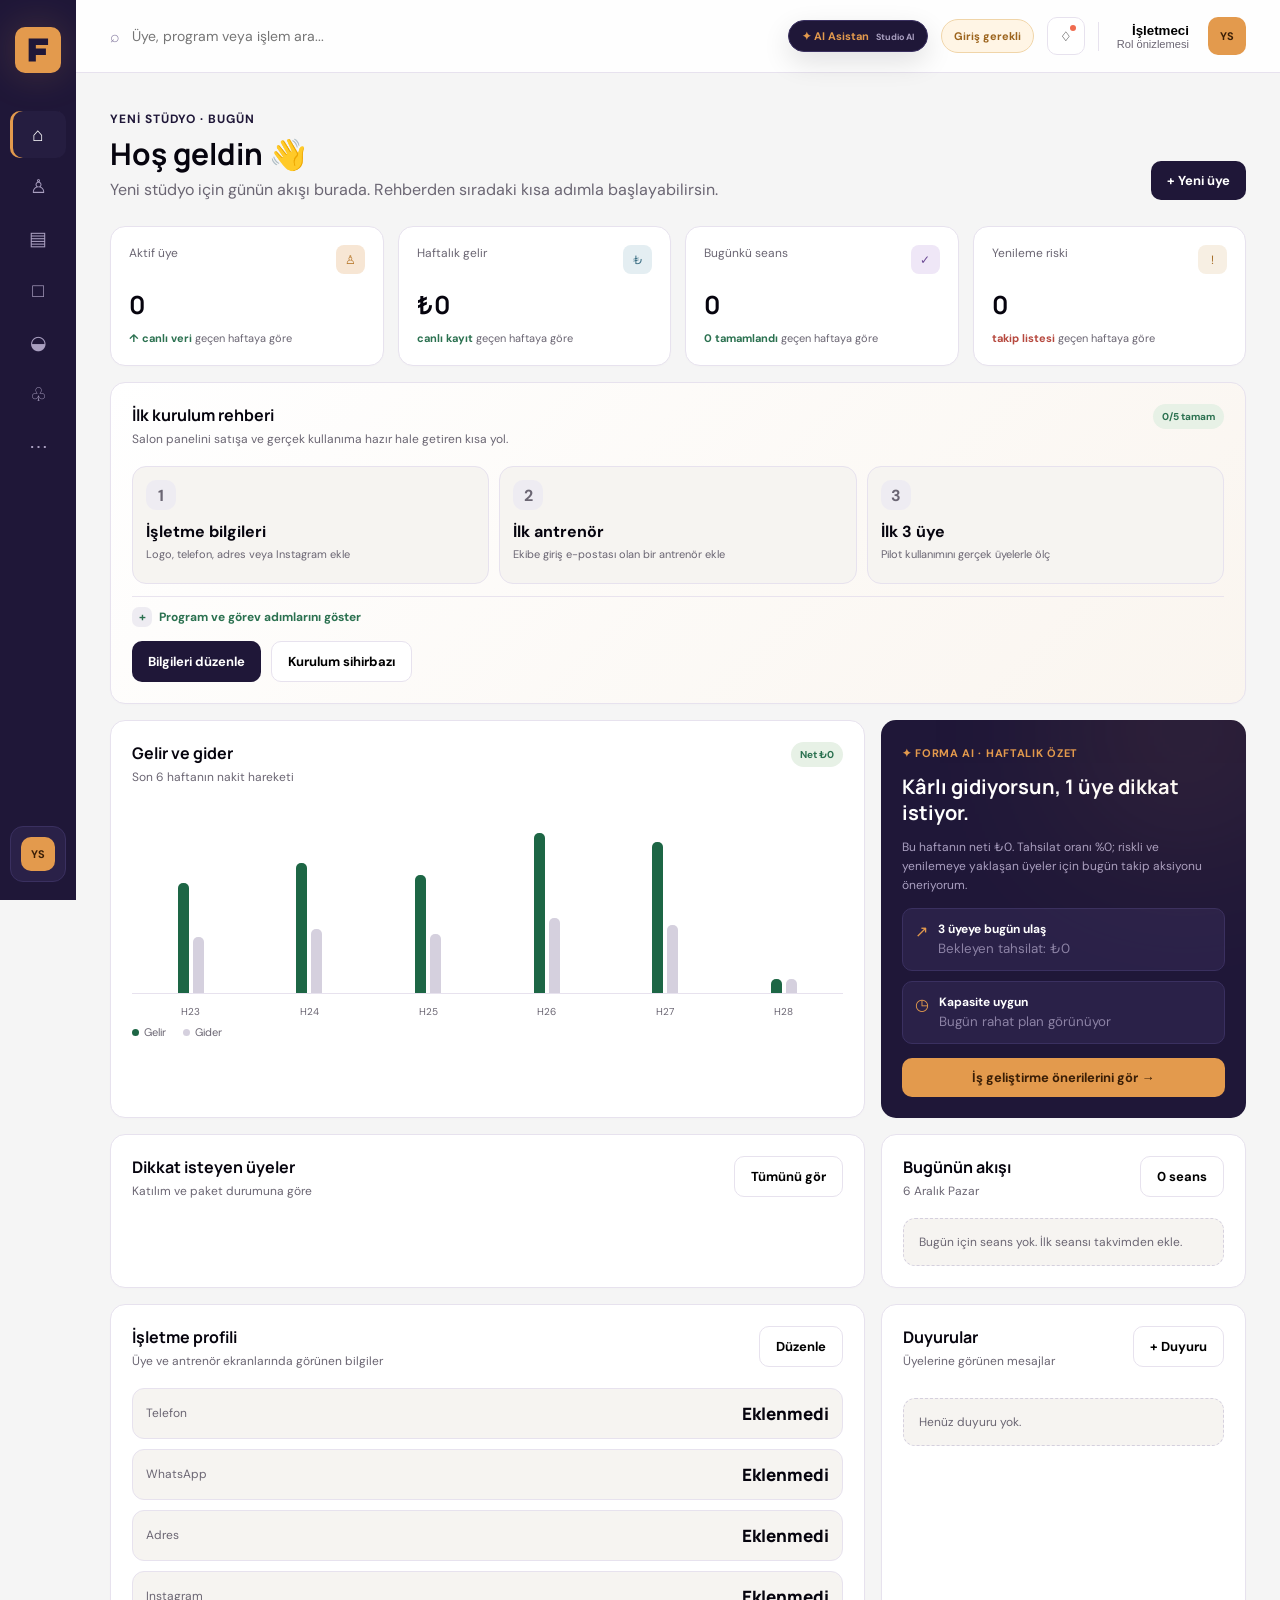
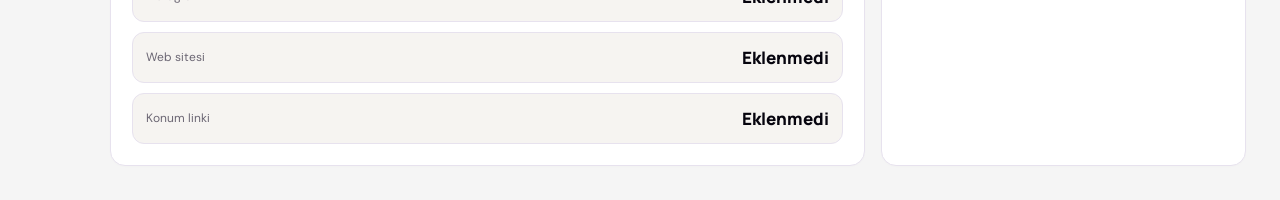
==== commit b339c8fd: "fix(pwa): formera-favicon.svg'yi sadeleştir (Safari Dock ikonu) Safari 'Dock'a Ekle' manifest'in ilk" ====
--- a/dashboard.html
+++ b/dashboard.html
@@ -8,10 +8,10 @@
   <meta name="apple-mobile-web-app-title" content="Formera" />
   <meta name="apple-mobile-web-app-status-bar-style" content="black-translucent" />
   <title>Formera — Stüdyo Yönetimi</title>
-  <link rel="manifest" href="manifest.webmanifest?v=20260726-3" />
+  <link rel="manifest" href="manifest.webmanifest?v=20260828-2" />
   <link rel="icon" href="favicon.svg?v=20260828-5" type="image/svg+xml" />
   <link rel="shortcut icon" href="favicon.svg?v=20260828-5" type="image/svg+xml" />
-  <link rel="apple-touch-icon" href="favicon.svg?v=20260828-5" />
+  <link rel="apple-touch-icon" href="assets/apple-touch-icon.png?v=20260828-2" />
 
   <!-- Yazı tipleri kendi origin'imizden; Google Fonts hotlink'i KVKK gereği kaldırıldı. -->
   <link rel="preload" as="font" type="font/woff2" href="assets/fonts/dm-sans-latin-ext-400-normal.woff2" crossorigin>
@@ -23,7 +23,7 @@
     <aside class="sidebar">
       <button class="sidebar-close" type="button" aria-label="Sol menüyü kapat">×</button>
       <a class="brand sidebar-brand" href="./" aria-label="Formera ana sayfa">
-        <img class="dashboard-brand-mark" src="assets/formera-favicon.svg?v=20260828-5" alt="" aria-hidden="true" height="32" />
+        <img class="dashboard-brand-mark" src="assets/formera-favicon.svg?v=20260828-6" alt="" aria-hidden="true" height="32" />
         <span class="dashboard-brand-logo brand-word-logo" aria-label="Formera">form<b>era</b></span>
         <span class="sidebar-studio-brand" id="sidebarStudioBrand" hidden>
           <span class="studio-avatar sidebar-studio-avatar" id="sidebarStudioAvatar">NF</span>
@@ -47,6 +47,7 @@
         </div>
         <p class="nav-label" data-admin-nav>Formera</p>
         <button class="nav-item" data-page="pilot" data-admin-nav><span>⚑</span> Admin · Pilot takibi</button>
+        <button class="nav-item" type="button" data-install hidden><span>⤓</span> Ana ekrana ekle</button>
       </nav>
 
       <div class="studio-card">
@@ -377,6 +378,7 @@
   <script src="vendor/supabase-js-2.112.3.min.js?v=20260817-1"></script>
   <script src="pwa.js?v=20260729-1"></script>
   <script src="app.js?v=20260828-7"></script>
+  <script src="install.js?v=20260828-1"></script>
 
 </body>
 </html>
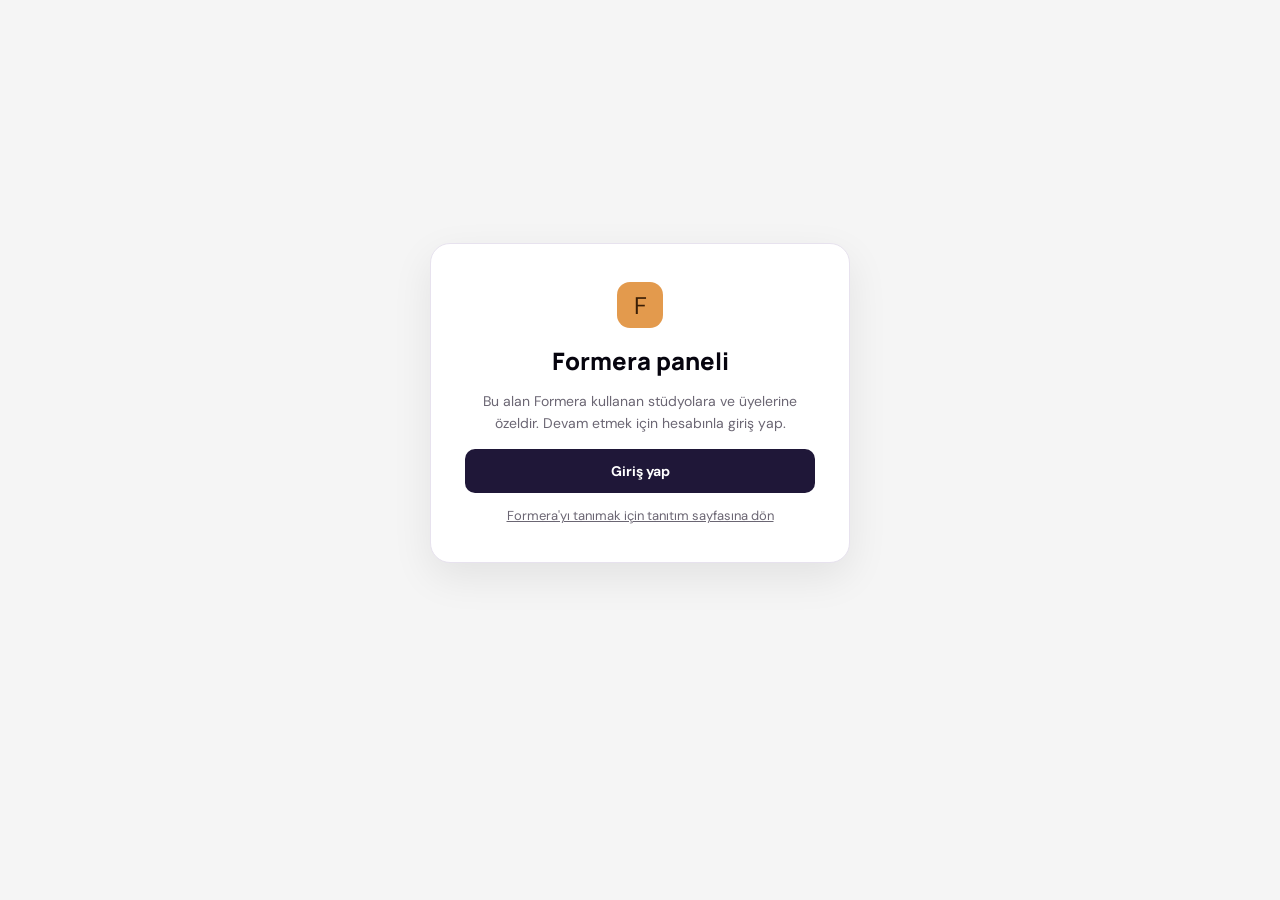
==== commit 7acf804f: "feat: demo dashboard kapatıldı + ekran galerisi + erken kayıt / tek paket modeli - Sitedeki tüm demo" ====
--- a/dashboard.html
+++ b/dashboard.html
@@ -16,7 +16,7 @@
   <!-- Yazı tipleri kendi origin'imizden; Google Fonts hotlink'i KVKK gereği kaldırıldı. -->
   <link rel="preload" as="font" type="font/woff2" href="assets/fonts/dm-sans-latin-ext-400-normal.woff2" crossorigin>
   <link rel="stylesheet" href="assets/fonts/fonts.css?v=20260818-1">
-  <link rel="stylesheet" href="styles.css?v=20260828-10" />
+  <link rel="stylesheet" href="styles.css?v=20260918-1" />
 </head>
 <body>
   <div class="app-shell">
@@ -377,7 +377,7 @@
        kesinti, kurumsal firewall veya ülke bazlı engel paneli kilitleyemez. -->
   <script src="vendor/supabase-js-2.112.3.min.js?v=20260817-1"></script>
   <script src="pwa.js?v=20260729-1"></script>
-  <script src="app.js?v=20260828-7"></script>
+  <script src="app.js?v=20260918-1"></script>
   <script src="install.js?v=20260828-1"></script>
 
 </body>
--- a/styles.css
+++ b/styles.css
@@ -500,3 +500,17 @@
   .app-shell:not(.sidebar-expanded) .sidebar-powered{justify-content:center;padding:6px 0}
   .app-shell:not(.sidebar-expanded) .sidebar-powered .powered-copy{display:none}
 }
+
+/* Giriş kapısı: canlı sitede oturum yokken uygulama iskeleti (yan menü + üst
+   bar) tamamen gizlenir; ziyaretçi yalnızca giriş kartını görür. app.js >
+   loginGateActive. */
+.app-shell.locked{grid-template-columns:1fr}
+.app-shell.locked .sidebar,.app-shell.locked .topbar,.app-shell.locked .sidebar-backdrop,.app-shell.locked .mobile-menu{display:none}
+.app-shell.locked main{grid-column:1}
+.login-gate{min-height:82vh;display:grid;place-items:center;padding:24px 0}
+.login-gate-card{background:var(--paper);border:1px solid var(--line);border-radius:20px;box-shadow:var(--shadow);max-width:420px;width:100%;padding:38px 34px;text-align:center;display:flex;flex-direction:column;align-items:center;gap:14px}
+.login-gate-card .brand-mark{width:46px;height:46px;border-radius:13px;font-size:24px}
+.login-gate-card h1{font:800 24px Manrope;margin:2px 0 0}
+.login-gate-card p{color:var(--muted);font-size:14px;line-height:1.55;margin:0}
+.login-gate-card .primary{width:100%;padding:13px 16px;font-size:14px}
+.gate-link{color:var(--muted);font-size:13px}
